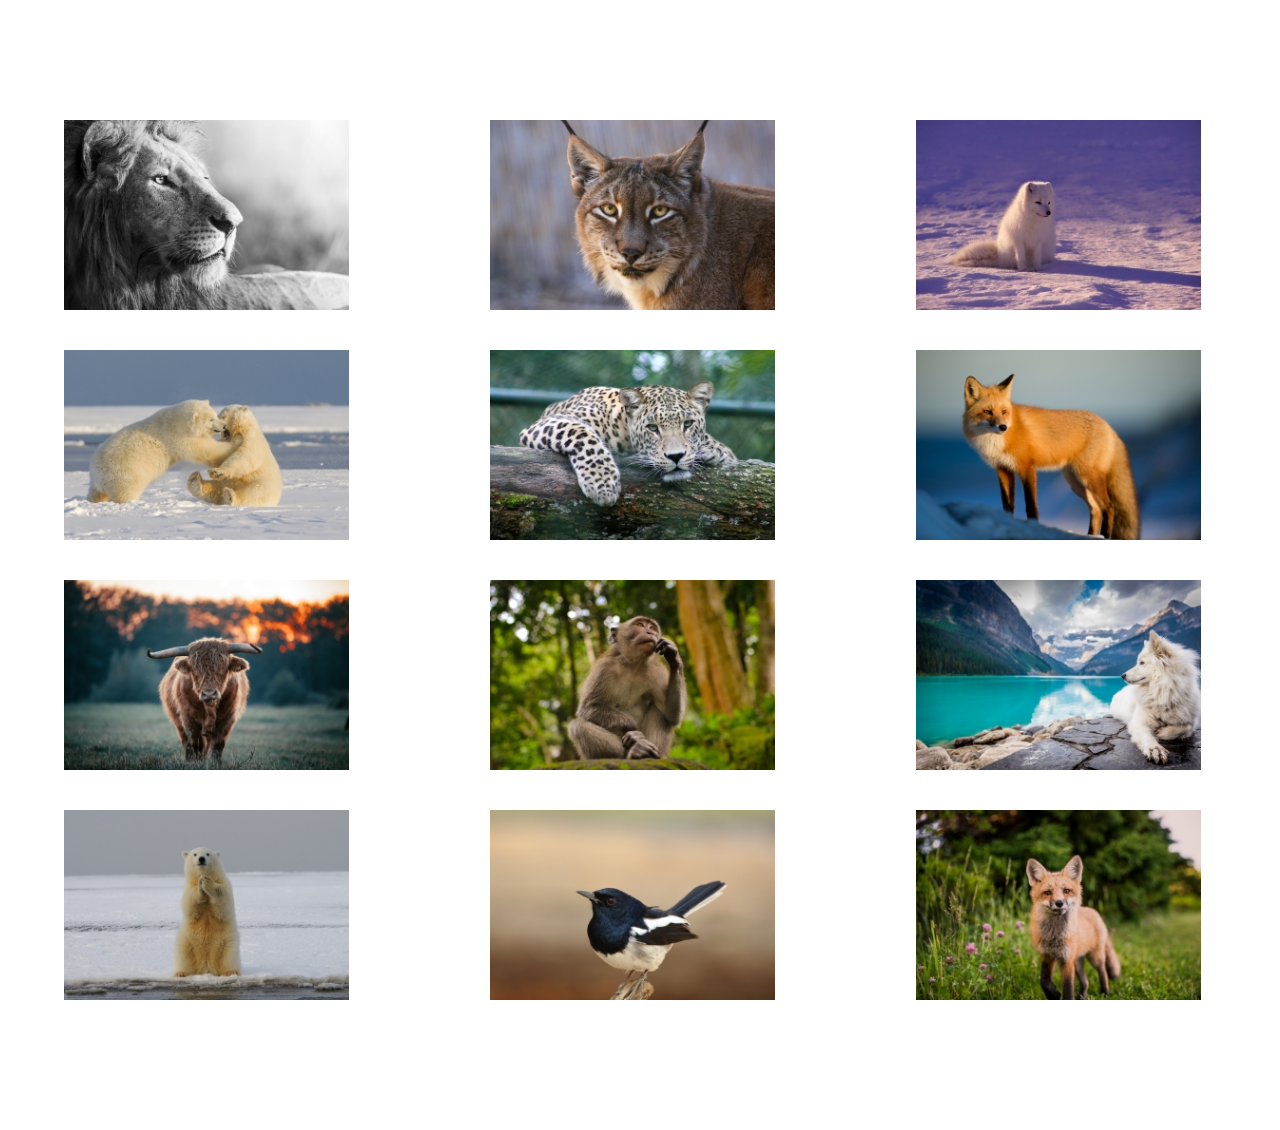
==== index.html @ 9e679f19 "fitshfhf" ====
<!DOCTYPE html>
<html lang="en">
  <head>
    <meta charset="UTF-8" />
    <title>Wildlife Sanctuary: Hd images  </title>
    <link rel="stylesheet" href="css/style.css" type="text/css" />
    <link rel="stylesheet" href="css/fontello.css" type="text/css" />

    <link rel="icon" type="image/png" sizes="32x32" href="images/favicon.ico" />

    <meta name="viewport" content="width=device-width, initial-scale=1.0" />
    <meta property="og:image" content="" />
    <meta name="description" content="" />
    <meta name="keywords" content="" />
  </head>
  <body>
    <section id="gallery">
      <section class="wrapper">
        <section class="gallery">
          <ul>
            <li><a href="#"><img src="images/image1.jpg" alt=""></a></li>
            <li><a href="#"><img src="images/image2.jpg" alt=""></a></li>
            <li><a href="#"><img src="images/image3.jpg" alt=""></a></li>
            <li><a href="#"><img src="images/image4.jpg" alt=""></a></li>
            <li><a href="#"><img src="images/image5.jpg" alt=""></a></li>
            <li><a href="#"><img src="images/image6.jpg" alt=""></a></li>
            <li><a href="#"><img src="images/image7.jpg" alt=""></a></li>
            <li><a href="#"><img src="images/image8.jpg" alt=""></a></li>
            <li><a href="#"><img src="images/image9.jpg" alt=""></a></li>
            <li><a href="#"><img src="images/image10.jpg" alt=""></a></li>
            <li><a href="#"><img src="images/image11.jpg" alt=""></a></li>
            <li><a href="#"><img src="images/image12.jpg" alt=""></a></li>
          </ul>
        </section>

      </section>
    </section>
  
  </body>
</html>
---- css/style.css ----
* {
  margin: 0;
  padding: 0;
  border: 0;
  vertical-align: baseline;
  background: transparent;
  font-weight: normal;
  text-decoration: none;
  outline: none;
  -webkit-box-sizing: border-box;
  -moz-box-sizing: border-box;
  box-sizing: border-box;
}
ol,
ul {
  list-style: none;
}
del {
  text-decoration: line-through;
}
body {
  font-family: "", Arial, Helvetica, sans-serif;
  font-size: 17px;
  color: #000;
  overflow-x: hidden;
  min-width: 320px;
  font-weight: 500;
}
input,
textarea,
select {
  font-family: "GT-Eesti-Pro-Text-Regular", Arial, Helvetica, sans-serif;
  font-weight: 500;
}

a {
  color: #000;
}
.thumb {
  display: block;
}
.thumb img {
  display: block;
  width: 100%;
}
p {
  line-height: 1.6em;
  font-size: 16px;
  font-family: "GT-Eesti", Arial;
  font-weight: 500;
  color: #000;
}
.hidden {
  display: none;
}
br.clear {
  clear: both;
  line-height: 0;
}
.wrapper {
  width: 90%;
  margin: 0 auto;
  max-width: 1200px;
}
.flex-wrapper {
  display: flex;
  justify-content: space-between;
}
@font-face {
  font-family: "GT-Eesti-Pro-Text-Light";
  src: url("../fonts/GT-Eesti-Pro-Text-Light.woff2") format("woff2");
  src: url("../fonts/GT-Eesti-Pro-Text-Light.woff") format("woff"),
    url("../fonts/GT-Eesti-Pro-Text-Light.ttf") format("truetype");
  font-weight: 400;
  font-style: normal;
}

@font-face {
  font-family: "GT-Eesti-Pro-Text-Regular";
  src: url("../fonts/GT-Eesti-Pro-Text-Regular.woff2") format("woff2");
  src: url("../fonts/GT-Eesti-Pro-Text-Regular.woff") format("woff"),
    url("../fonts/GT-Eesti-Pro-Text-Regular.ttf") format("truetype");
  font-weight: 500;
  font-style: normal;
}

@font-face {
  font-family: "GT-Eesti-Pro-Text-Medium";
  src: url("../fonts/GT-Eesti-Pro-Text-Medium.woff2") format("woff2");
  src: url("../fonts/GT-Eesti-Pro-Text-Medium.woff") format("woff"),
    url("../fonts/GT-Eesti-Pro-Text-Medium.ttf") format("truetype");
  font-weight: 600;
  font-style: normal;
}

@font-face {
  font-family: "GT-Eesti-Pro-Text-Bold";
  src: url("../fonts/GT-Eesti-Pro-Text-Bold.woff2") format("woff2");
  src: url("../fonts/GT-Eesti-Pro-Text-Bold.woff") format("woff"),
    url("../fonts/GT-Eesti-Pro-Text-Bold.ttf") format("truetype");
  font-weight: 700;
  font-style: normal;
}
::placeholder {
  color: #9b9b9b;
  opacity: 1;
}

:-ms-input-placeholder {
  color: #9b9b9b;
}

::-ms-input-placeholder {
  color: #9b9b9b;
}
section#gallery {
  padding: 120px 0;
}
section#gallery ul {
  display: flex;
  justify-content: space-between;
  flex-wrap: wrap;
  margin-bottom: -30px;
}
section#gallery ul li {
  width: 21%;
  margin-bottom: 30px;

  width: 300px;
  height: 200px;
  
}
section#gallery ul li:hover{
  

  transition-duration: ease-in-out 2s;
  animation: bouncIn 2s;
  animation-delay: 100ms;
  animation-iteration-count: infinite;
  /* animation-direction: alternate; */
  animation-fill-mode: backwards;
  animation-play-state: running;
  

}
@keyframes bouncIn{
  0%{
    transform: scale(0.5);
    opacity: 0;
  }
  60%{
    transform: scale(2);

  }
  100%{
    transform: scale(1.5);
  }

}

section#gallery ul li a {
  display: block;
  width: 300px;
}
section#gallery ul li a img {
  width: 95%;
  display: block;
}
---- css/fontello.css ----
@font-face {
  font-family: 'fontello';
  src: url('../fonts/fontello/fontello.eot?27470545');
  src: url('../fonts/fontello/fontello.eot?27470545#iefix') format('embedded-opentype'),
       url('../fonts/fontello/fontello.woff2?27470545') format('woff2'),
       url('../fonts/fontello/fontello.woff?27470545') format('woff'),
       url('../fonts/fontello/fontello.ttf?27470545') format('truetype'),
       url('../fonts/fontello/fontello.svg?27470545#fontello') format('svg');
  font-weight: normal;
  font-style: normal;
}
/* Chrome hack: SVG is rendered more smooth in Windozze. 100% magic, uncomment if you need it. */
/* Note, that will break hinting! In other OS-es font will be not as sharp as it could be */
/*
@media screen and (-webkit-min-device-pixel-ratio:0) {
  @font-face {
    font-family: 'fontello';
    src: url('../font/fontello.svg?27470545#fontello') format('svg');
  }
}
*/
 
 [class^="icon-"]:before, [class*=" icon-"]:before {
  font-family: "fontello";
  font-style: normal;
  font-weight: normal;
  speak: none;
 
  display: inline-block;
  text-decoration: inherit;
  width: 1em;
  margin-right: .2em;
  text-align: center;
  /* opacity: .8; */
 
  /* For safety - reset parent styles, that can break glyph codes*/
  font-variant: normal;
  text-transform: none;
 
  /* fix buttons height, for twitter bootstrap */
  line-height: 1em;
 
  /* Animation center compensation - margins should be symmetric */
  /* remove if not needed */
  margin-left: .2em;
 
  /* you can be more comfortable with increased icons size */
  /* font-size: 120%; */
 
  /* Font smoothing. That was taken from TWBS */
  -webkit-font-smoothing: antialiased;
  -moz-osx-font-smoothing: grayscale;
 
  /* Uncomment for 3D effect */
  /* text-shadow: 1px 1px 1px rgba(127, 127, 127, 0.3); */
}
 
.icon-ok:before { content: '\e800'; } /* '' */
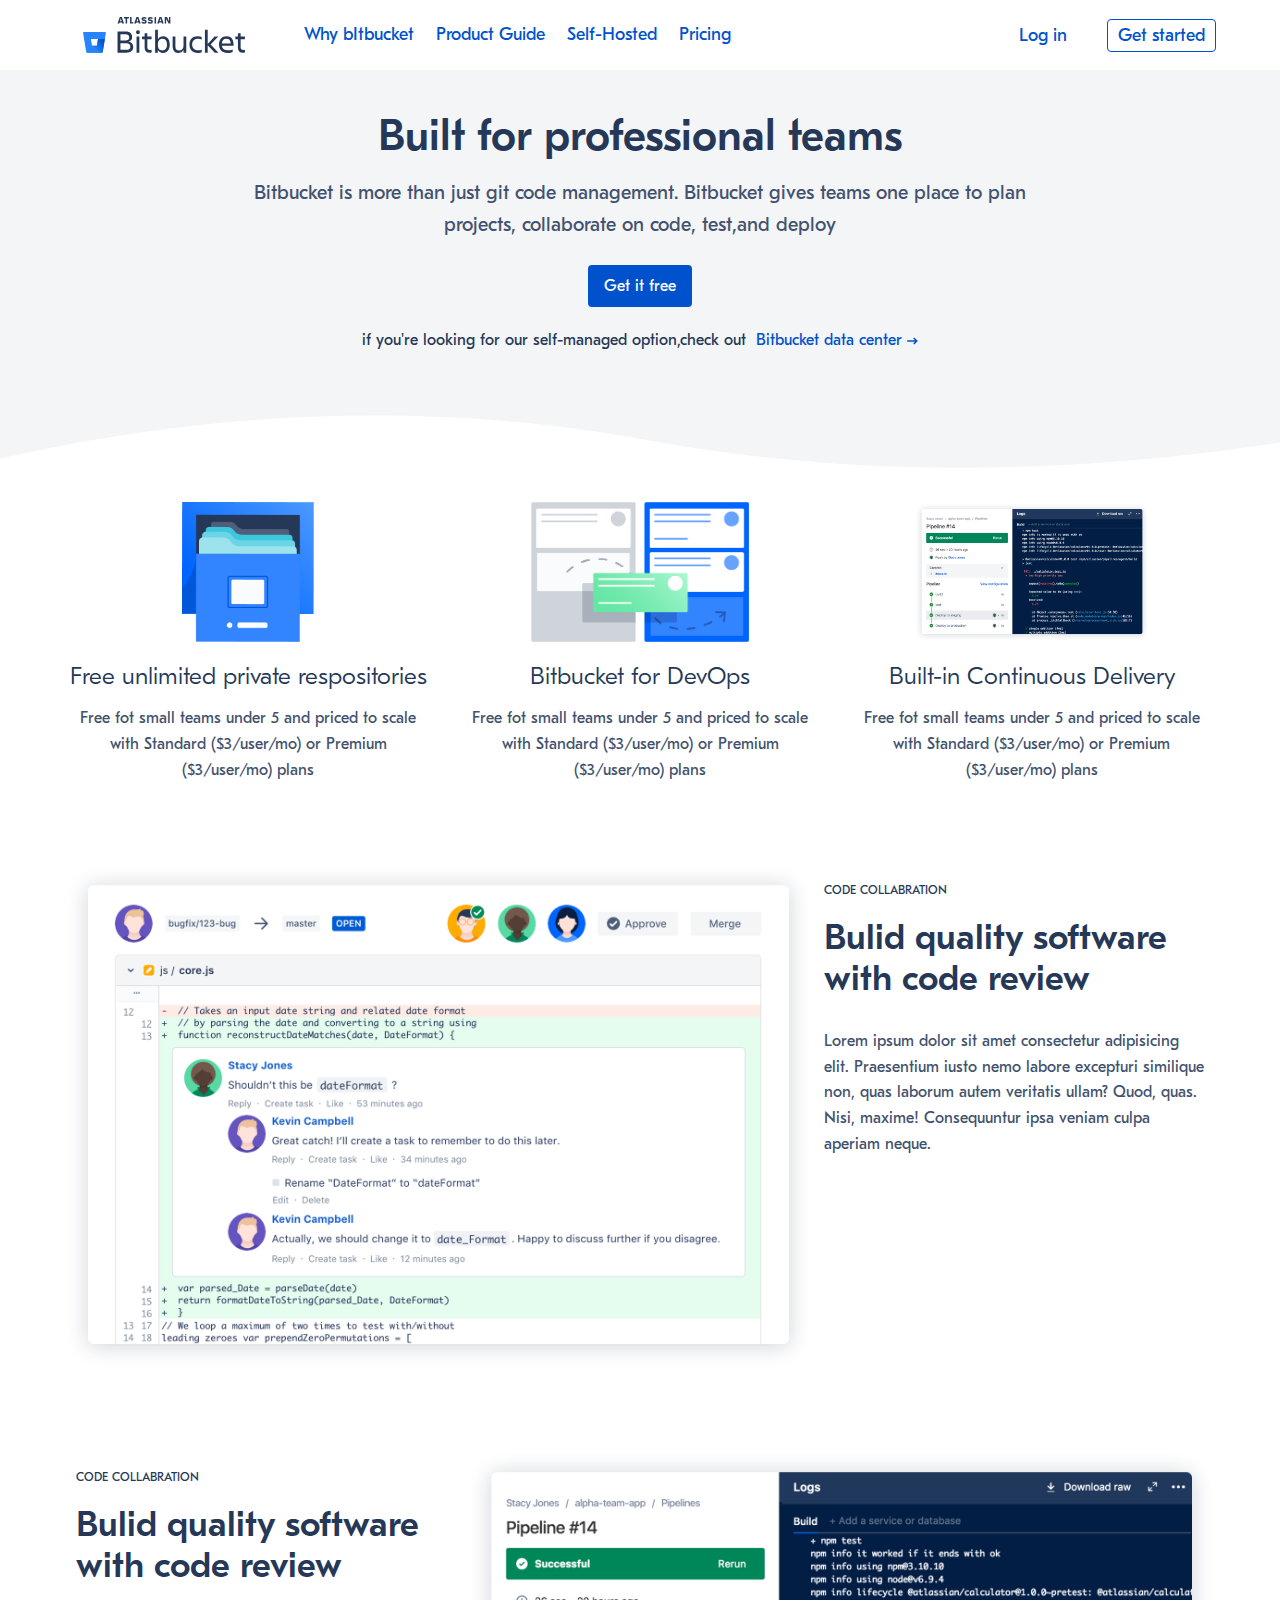
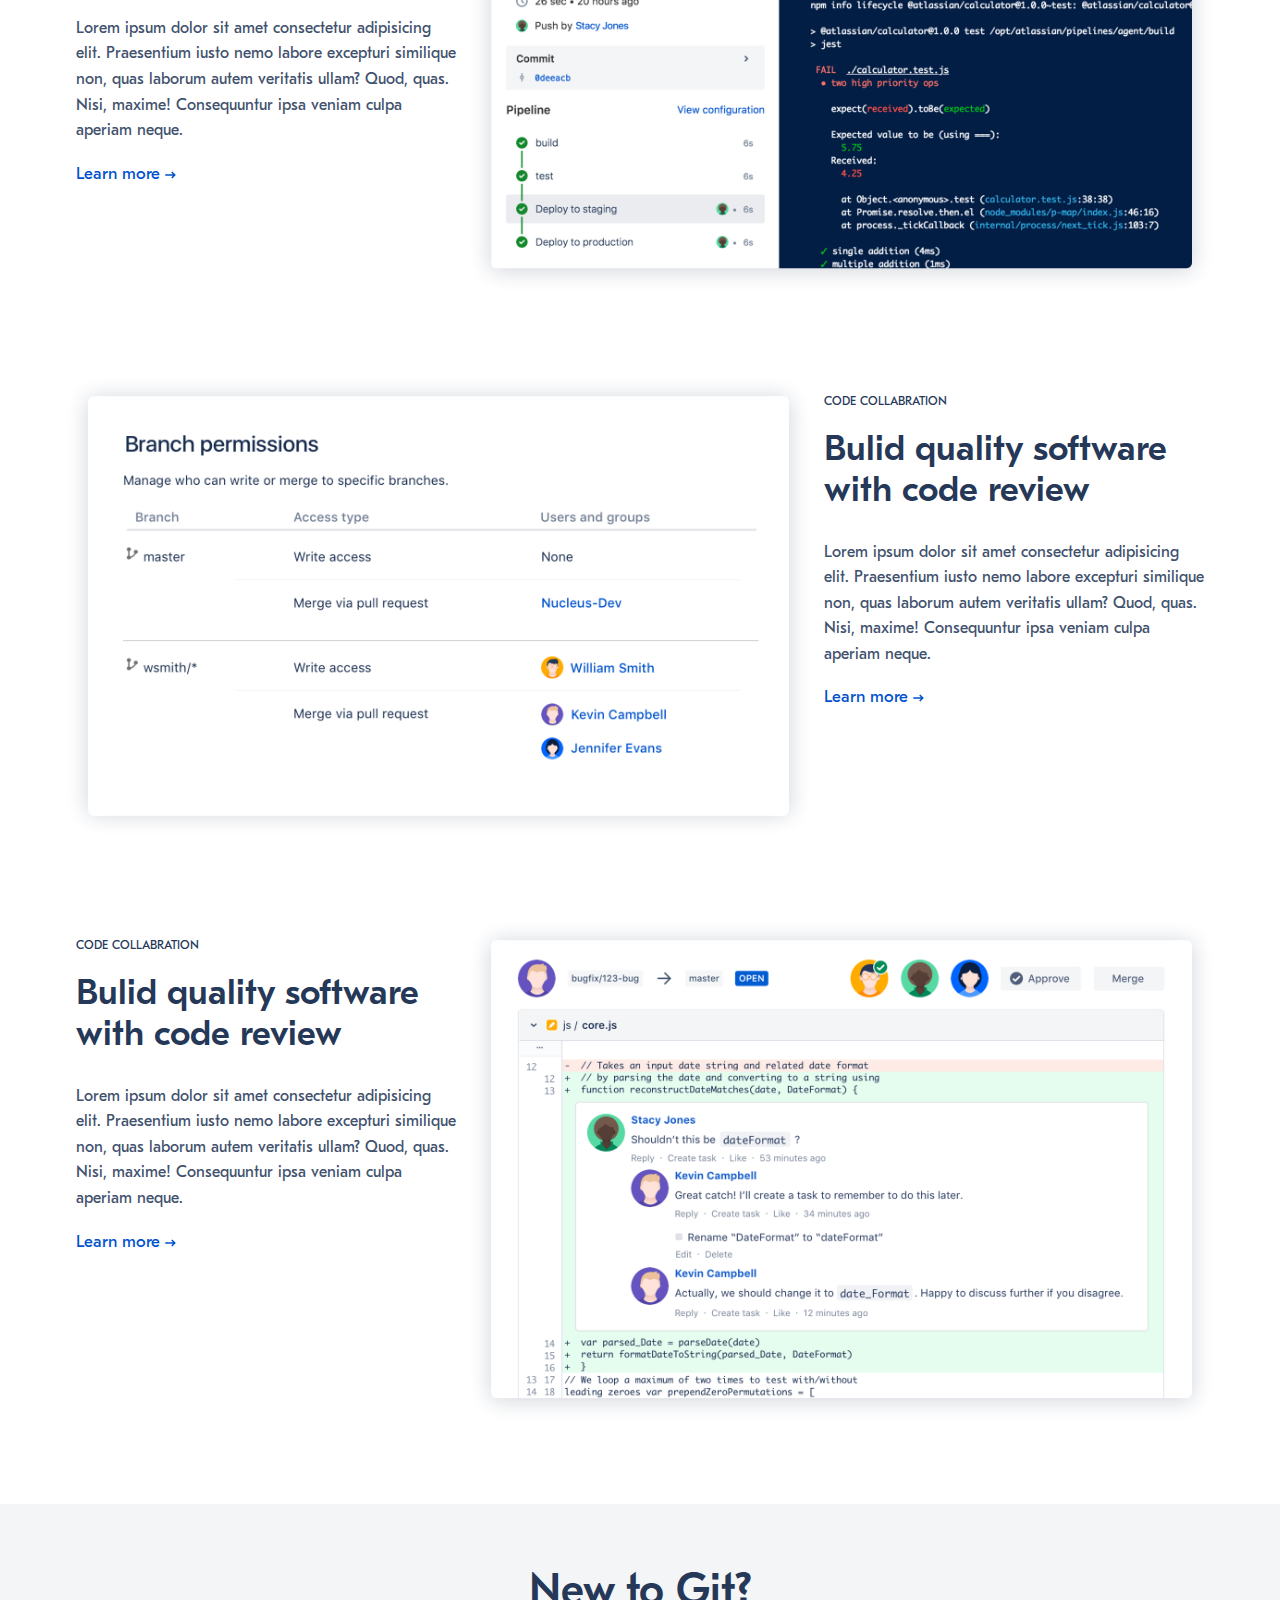
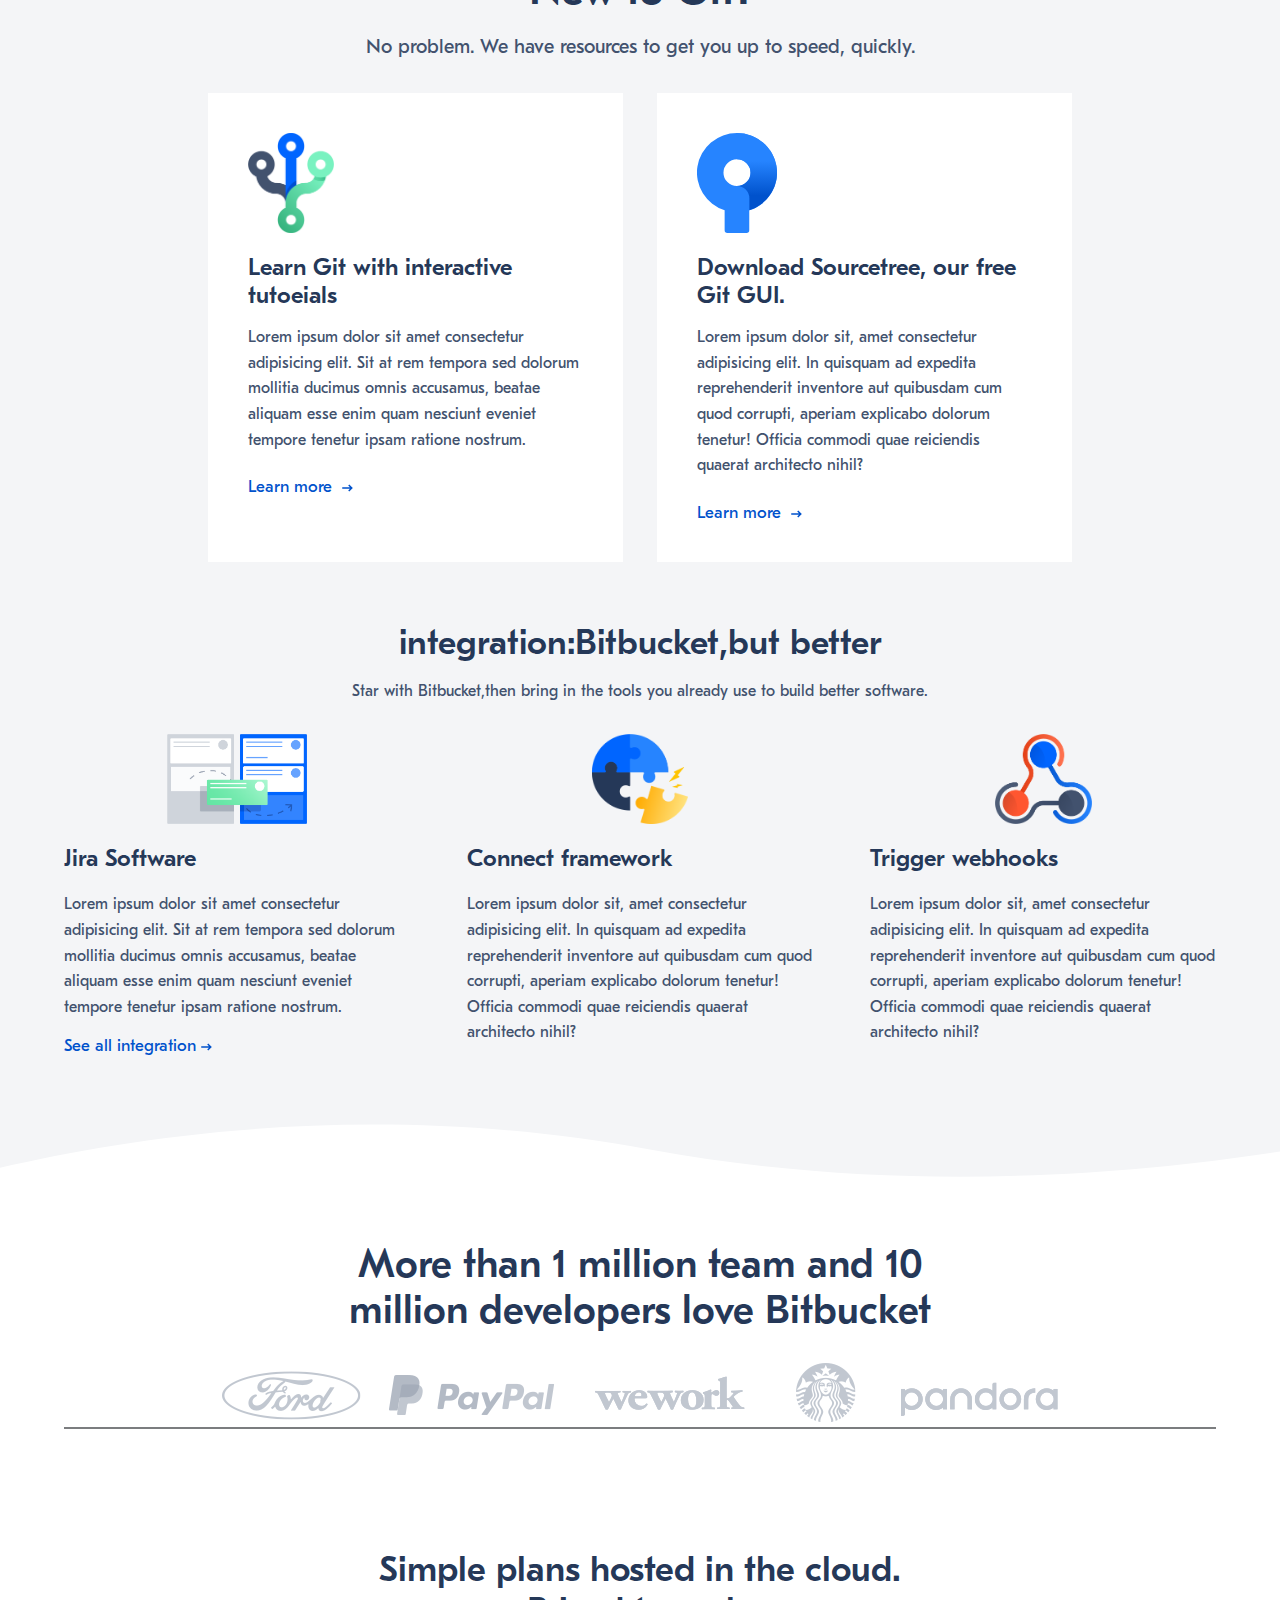
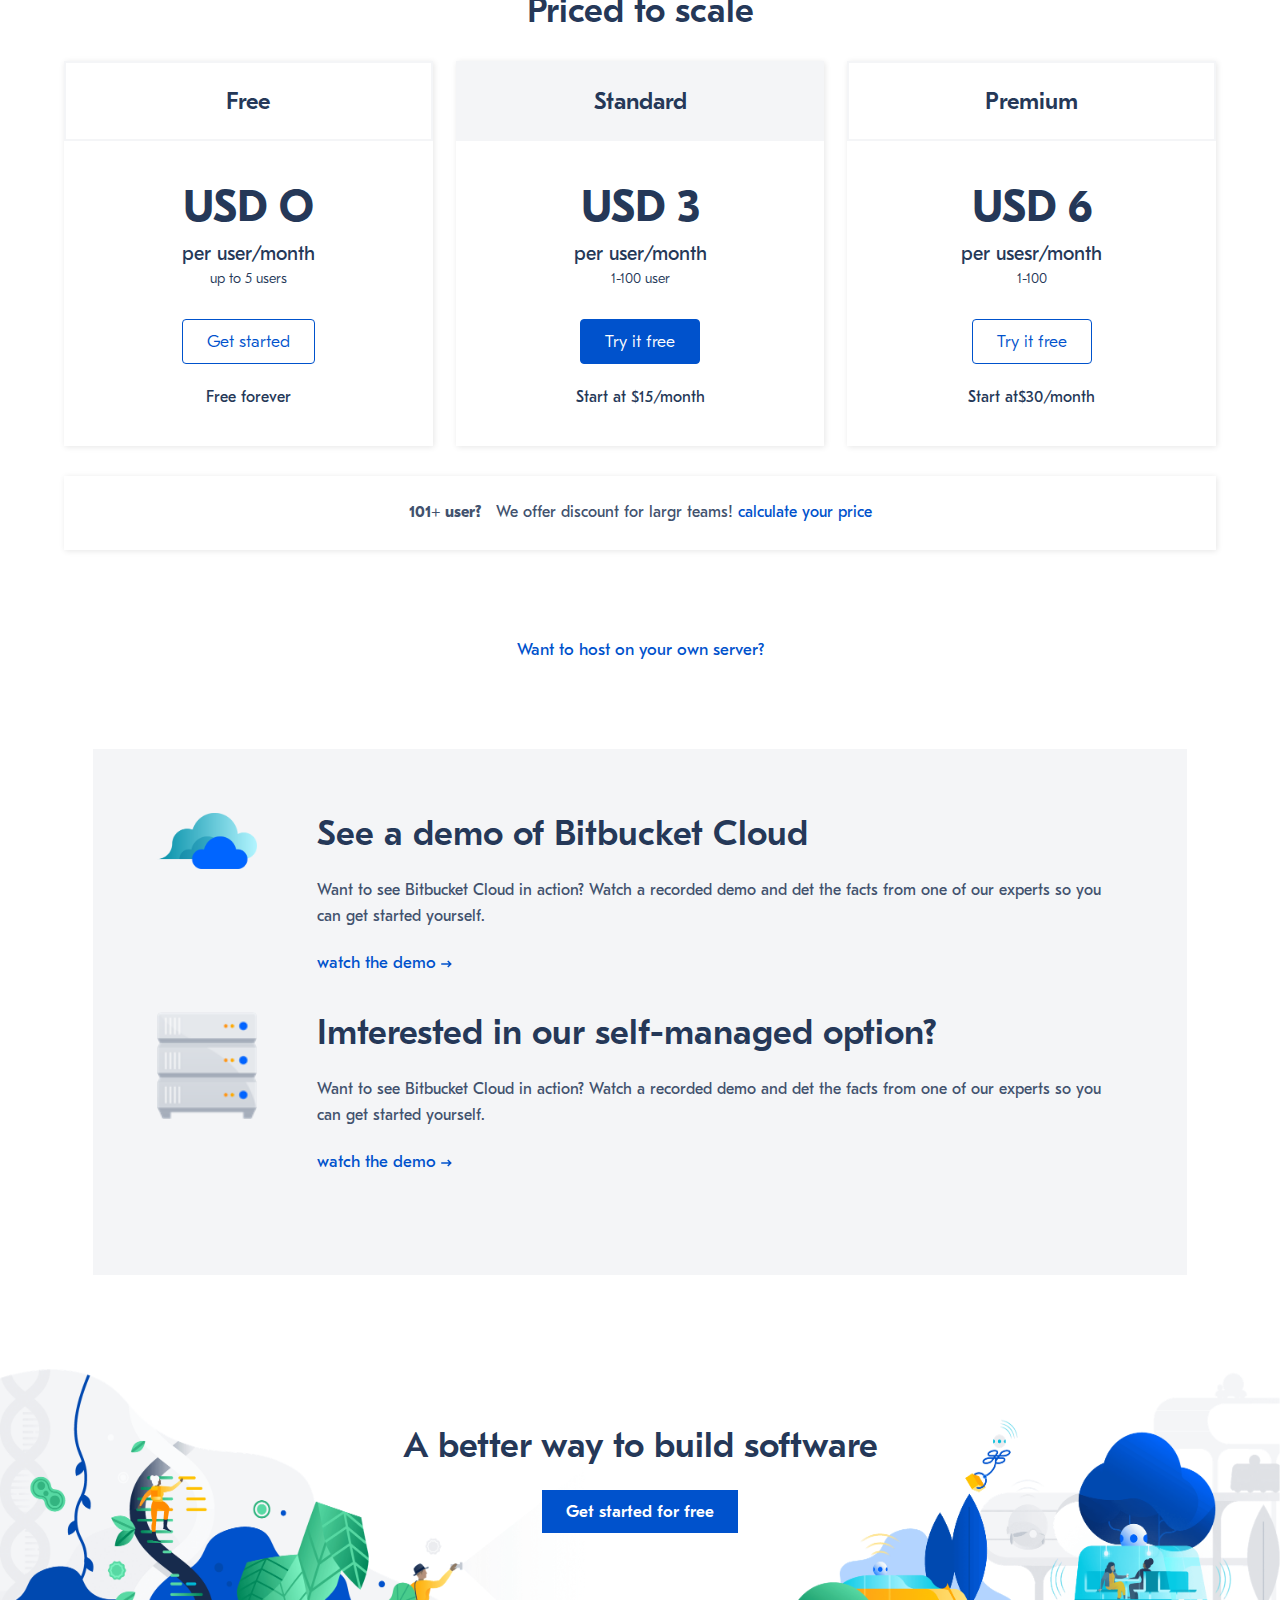
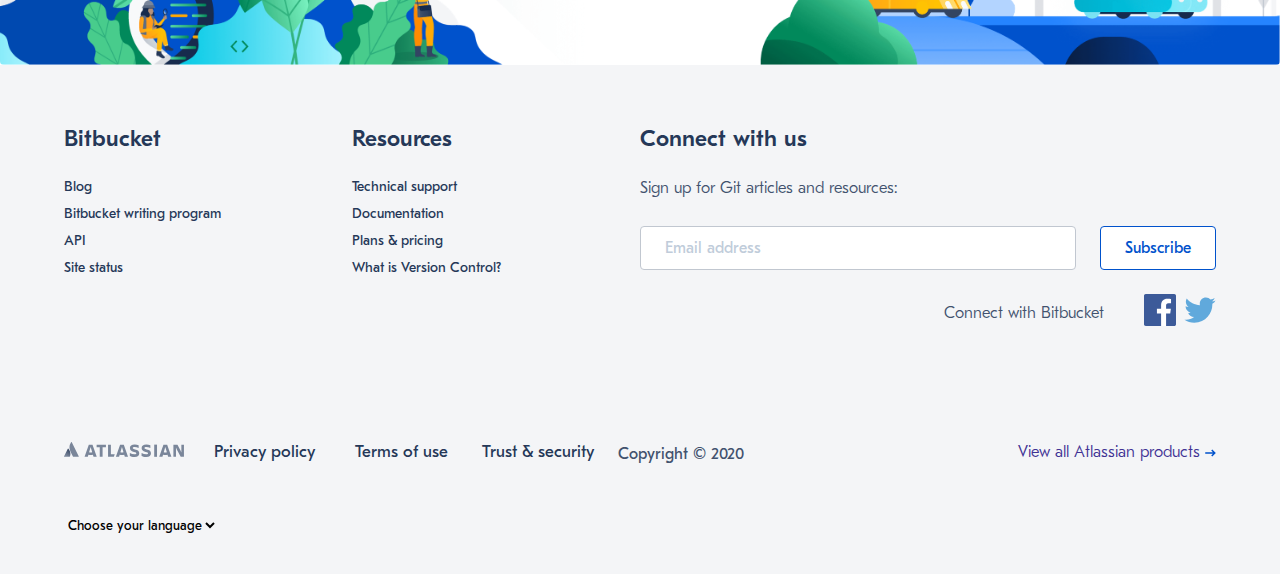
==== commit 6a0b8af6: "push" ====
--- a/index.html
+++ b/index.html
@@ -2,11 +2,10 @@
 <html lang="en">
   <head>
     <meta charset="UTF-8" />
-    <title>Wildlife Sanctuary: Hd images  </title>
+    <title>Bitbucket | The Git solution for professional teams</title>
     <link rel="stylesheet" href="css/style.css" type="text/css" />
-    <link rel="stylesheet" href="css/fontello.css" type="text/css" />
-
-    <link rel="icon" type="image/png" sizes="32x32" href="images/favicon.ico" />
+
+    <link rel="icon" type="image/png" sizes="32x32" href="images/favicon.png" />
 
     <meta name="viewport" content="width=device-width, initial-scale=1.0" />
     <meta property="og:image" content="" />
@@ -14,27 +13,440 @@
     <meta name="keywords" content="" />
   </head>
   <body>
-    <section id="gallery">
-      <section class="wrapper">
-        <section class="gallery">
+    <header>
+      <section class="wrapper">
+        <div class="left">
+          <h1>
+            <a href=""><img src="images/logo.svg" alt="logo.svg" /></a>
+          </h1>
           <ul>
-            <li><a href="#"><img src="images/image1.jpg" alt=""></a></li>
-            <li><a href="#"><img src="images/image2.jpg" alt=""></a></li>
-            <li><a href="#"><img src="images/image3.jpg" alt=""></a></li>
-            <li><a href="#"><img src="images/image4.jpg" alt=""></a></li>
-            <li><a href="#"><img src="images/image5.jpg" alt=""></a></li>
-            <li><a href="#"><img src="images/image6.jpg" alt=""></a></li>
-            <li><a href="#"><img src="images/image7.jpg" alt=""></a></li>
-            <li><a href="#"><img src="images/image8.jpg" alt=""></a></li>
-            <li><a href="#"><img src="images/image9.jpg" alt=""></a></li>
-            <li><a href="#"><img src="images/image10.jpg" alt=""></a></li>
-            <li><a href="#"><img src="images/image11.jpg" alt=""></a></li>
-            <li><a href="#"><img src="images/image12.jpg" alt=""></a></li>
+            <li><a href="#">Why bItbucket</a></li>
+            <li><a href="#">Product Guide</a></li>
+            <li><a href="#">Self-Hosted</a></li>
+            <li><a href="#">Pricing</a></li>
           </ul>
-        </section>
-
-      </section>
-    </section>
-  
+        </div>
+        <div class="right">
+          <ul>
+            <li><a href="#">Log in</a></li>
+            <li><a href="#" class="button">Get started</a></li>
+          </ul>
+        </div>
+      </section>
+    </header>
+    <!-- </header> -->
+    <section class="spotlight">
+      <section class="wrapper">
+        <section class="container">
+          <h1>Built for professional teams</h1>
+          <p>
+            Bitbucket is more than just git code management. Bitbucket gives
+            teams one place to plan projects, collaborate on code, test,and
+            deploy
+          </p>
+          <a href="#" class="button">Get it free</a>
+          <span class="label">
+            if you're looking for our self-managed option,check out<a href="#"
+              >Bitbucket data center
+
+              <img src="images/right-arrow.svg" alt="right-arrow"
+            /></a>
+          </span>
+        </section>
+      </section>
+    </section>
+    <!-- </spotlight> -->
+    <section id="features">
+      <img src="images/curve.svg" alt="" class="curve" />
+      <section class="wrapper">
+        <ul>
+          <li>
+            <img src="images/file.png" alt="" />
+            <h3>Free unlimited private respositories</h3>
+            <p>
+              Free fot small teams under 5 and priced to scale with Standard
+              ($3/user/mo) or Premium ($3/user/mo) plans
+            </p>
+          </li>
+          <li>
+            <img src="images/integration.png" alt="" />
+            <h3>Bitbucket for DevOps</h3>
+            <p>
+              Free fot small teams under 5 and priced to scale with Standard
+              ($3/user/mo) or Premium ($3/user/mo) plans
+            </p>
+          </li>
+          <li>
+            <img src="images/02_ContinuousDelivery.png" alt="" />
+            <h3>Built-in Continuous Delivery</h3>
+            <p>
+              Free fot small teams under 5 and priced to scale with Standard
+              ($3/user/mo) or Premium ($3/user/mo) plans
+            </p>
+          </li>
+        </ul>
+      </section>
+    </section>
+    <!-- </feature> -->
+    <section id="highlights">
+      <section class="wrapper">
+        <section class="item">
+          <div class="image_container">
+            <img src="images/01_CodeCollaboration.png" alt="" />
+          </div>
+          <div class="content_box">
+            <span class="label">code collabration</span>
+            <h3>Bulid quality software with code review</h3>
+            <p>
+              Lorem ipsum dolor sit amet consectetur adipisicing elit.
+              Praesentium iusto nemo labore excepturi similique non, quas
+              laborum autem veritatis ullam? Quod, quas. Nisi, maxime!
+              Consequuntur ipsa veniam culpa aperiam neque.
+            </p>
+          </div>
+        </section>
+
+        <section class="item">
+          <div class="content_box">
+            <span class="label">code collabration</span>
+            <h3>Bulid quality software with code review</h3>
+            <p>
+              Lorem ipsum dolor sit amet consectetur adipisicing elit.
+              Praesentium iusto nemo labore excepturi similique non, quas
+              laborum autem veritatis ullam? Quod, quas. Nisi, maxime!
+              Consequuntur ipsa veniam culpa aperiam neque.
+            </p>
+            <a class="button" href="#"
+              >Learn more <img src="images/right-arrow.svg" alt="" />
+            </a>
+          </div>
+          <div class="image_container">
+            <img src="images/02_ContinuousDelivery.png" alt="" />
+          </div>
+        </section>
+
+        <section class="item">
+          <div class="image_container">
+            <img src="images/03_Security.png" alt="" />
+          </div>
+          <div class="content_box">
+            <span class="label">code collabration</span>
+            <h3>Bulid quality software with code review</h3>
+            <p>
+              Lorem ipsum dolor sit amet consectetur adipisicing elit.
+              Praesentium iusto nemo labore excepturi similique non, quas
+              laborum autem veritatis ullam? Quod, quas. Nisi, maxime!
+              Consequuntur ipsa veniam culpa aperiam neque.
+            </p>
+            <a class="button" href="#"
+              >Learn more <img src="images/right-arrow.svg" alt="" />
+            </a>
+          </div>
+        </section>
+
+        <section class="item">
+          <div class="content_box">
+            <span class="label">code collabration</span>
+            <h3>Bulid quality software with code review</h3>
+            <p>
+              Lorem ipsum dolor sit amet consectetur adipisicing elit.
+              Praesentium iusto nemo labore excepturi similique non, quas
+              laborum autem veritatis ullam? Quod, quas. Nisi, maxime!
+              Consequuntur ipsa veniam culpa aperiam neque.
+            </p>
+            <a class="button" href="#"
+              >Learn more <img src="images/right-arrow.svg" alt="" />
+            </a>
+          </div>
+          <div class="image_container">
+            <img src="images/01_CodeCollaboration.png" alt="" />
+          </div>
+        </section>
+      </section>
+    </section>
+    <!-- </highlight> -->
+
+    <section id="resoureces">
+      <section class="wrapper">
+        <section class="top">
+          <h2>New to Git?</h2>
+          <p>No problem. We have resources to get you up to speed, quickly.</p>
+          <ul>
+            <li>
+              <img src="images/git.png" alt="" class="top" />
+              <h3>Learn Git with interactive tutoeials</h3>
+              <p>
+                Lorem ipsum dolor sit amet consectetur adipisicing elit. Sit at
+                rem tempora sed dolorum mollitia ducimus omnis accusamus, beatae
+                aliquam esse enim quam nesciunt eveniet tempore tenetur ipsam
+                ratione nostrum.
+              </p>
+              <a href="" class="button"
+                >Learn more <img src="images/right-arrow.svg" alt=""
+              /></a>
+            </li>
+            <li>
+              <img src="images/sourcetree.svg" alt="" class="top" />
+              <h3>Download Sourcetree, our free Git GUI.</h3>
+              <p>
+                Lorem ipsum dolor sit, amet consectetur adipisicing elit. In
+                quisquam ad expedita reprehenderit inventore aut quibusdam cum
+                quod corrupti, aperiam explicabo dolorum tenetur! Officia
+                commodi quae reiciendis quaerat architecto nihil?
+              </p>
+              <a href="" class="button"
+                >Learn more <img src="images/right-arrow.svg" alt=""
+              /></a>
+            </li> 
+          </ul>
+        </section>
+        <section class="bottom">
+          <h2>integration:Bitbucket,but better</h2>
+          <p>
+            Star with Bitbucket,then bring in the tools you already use to build
+            better software.
+          </p>
+          <ul>
+            <li>
+              <img class="top" src="images/integration.png" alt="" />
+              <h3>Jira Software</h3>
+              <p>
+                Lorem ipsum dolor sit amet consectetur adipisicing elit. Sit at
+                rem tempora sed dolorum mollitia ducimus omnis accusamus, beatae
+                aliquam esse enim quam nesciunt eveniet tempore tenetur ipsam
+                ratione nostrum.
+              </p>
+              <a href="" class="button"
+                >See all integration <img src="images/right-arrow.svg" alt=""
+              /></a>
+            </li>
+            <li>
+              <img class="top" src="images/integration-puzzle.png" alt="" />
+              <h3>Connect framework</h3>
+              <p>
+                Lorem ipsum dolor sit, amet consectetur adipisicing elit. In
+                quisquam ad expedita reprehenderit inventore aut quibusdam cum
+                quod corrupti, aperiam explicabo dolorum tenetur! Officia
+                commodi quae reiciendis quaerat architecto nihil?
+              </p>
+            </li>
+            <li>
+              <img class="top" src="images/webhooks.png" alt="" />
+              <h3>Trigger webhooks</h3>
+              <p>
+                Lorem ipsum dolor sit, amet consectetur adipisicing elit. In
+                quisquam ad expedita reprehenderit inventore aut quibusdam cum
+                quod corrupti, aperiam explicabo dolorum tenetur! Officia
+                commodi quae reiciendis quaerat architecto nihil?
+              </p>
+            </li>
+          </ul>
+        </section>
+      </section>
+    </section>
+    <!-- </resources> -->
+
+    <section class="brands">
+      <img src="images/curve.svg" alt="" class="curve" />
+      <section class="wrapper">
+        <section class="container">
+          <h3>
+            More than 1 million team and 10 million developers love Bitbucket
+          </h3>
+          <img src="images/customers-image.png" alt="" />
+        </section>
+      </section>
+    </section>
+    <!-- </brand> -->
+
+    <section class="pricing">
+      <section class="wrapper">
+        <section class="top">
+          <h3>Simple plans hosted in the cloud. Priced to scale</h3>
+          <ul>
+            <li>
+              <div class="title">
+                <h5>Free</h5>
+              </div>
+              <div class="content">
+                <h4>USD O</h4>
+                <span class="user">per user/month </span>
+                <small>up to 5 users</small>
+                <a href="" class="button">Get started</a>
+                <span class="label">Free forever</span>
+              </div>
+            </li>
+
+            <li>
+              <div class="title bg">
+                <h5>Standard</h5>
+              </div>
+              <div class="content">
+                <h4>USD 3</h4>
+                <span class="user">per user/month</span>
+                <small>1-100 user</small>
+                <a href="" class="button_fill">Try it free</a>
+                <span class="label">Start at $15/month</span>
+              </div>
+            </li>
+
+            <li>
+              <div class="title">
+                <h5>Premium</h5>
+              </div>
+              <div class="content">
+                <h4>USD 6</h4>
+                <span class="user">per usesr/month</span>
+                <small>1-100</small>
+                <a href="" class="button"> Try it free</a>
+                <span class="label">Start at$30/month</span>
+              </div>
+            </li>
+          </ul>
+          <div class="bottom">
+            <p>
+              <b>101+ user?</b>We offer discount for largr teams!
+              <a href="" #>calculate your price</a>
+            </p>
+          </div>
+        </section>
+        <section class="bottom">
+          <a href="#" class="label">Want to host on your own server?</a>
+          <div class="content">
+            <div class="item">
+              <div class="left">
+                <img src="images/cloud.png" alt="" />
+              </div>
+              <div class="right">
+                <h3>See a demo of Bitbucket Cloud</h3>
+                <p>
+                  Want to see Bitbucket Cloud in action? Watch a recorded demo
+                  and det the facts from one of our experts so you can get
+                  started yourself.
+                </p>
+                <a href="" class="button"
+                  >watch the demo <img src="images/right-arrow.svg" alt=""
+                /></a>
+              </div>
+            </div>
+            <div class="item">
+              <div class="left">
+                <img src="images/server-cluster.png" alt="" />
+              </div>
+              <div class="right">
+                <h3>Imterested in our self-managed option?</h3>
+                <p>
+                  Want to see Bitbucket Cloud in action? Watch a recorded demo
+                  and det the facts from one of our experts so you can get
+                  started yourself.
+                </p>
+                <a href="" class="button"
+                  >watch the demo <img src="images/right-arrow.svg" alt=""
+                /></a>
+              </div>
+            </div>
+          </div>
+        </section>
+      </section>
+    </section>
+    <!-- </pricing> -->
+    <section id="banner">
+      <section class="wrapper">
+        <h3>A better way to build software</h3>
+        <a href="" class="button">Get started for free</a>
+      </section>
+    </section>
+    <!-- <#banner> -->
+    <footer>
+      <section class="wrapper">
+        <section class="top">
+          <div class="item">
+            <h3>Bitbucket</h3>
+            <ul>
+              <li><a href="">Blog</a></li>
+              <li><a href="">Bitbucket writing program</a></li>
+              <li><a href="">API</a></li>
+              <li><a href="">Site status</a></li>
+            </ul>
+          </div>
+          <div class="item">
+            <h3>Resources</h3>
+            <ul>
+              <li><a href="">Technical support</a></li>
+              <li><a href="">Documentation</a></li>
+              <li><a href="">Plans & pricing</a></li>
+              <li><a href="">What is Version Control?</a></li>
+            </ul>
+          </div>
+          <div class="item large">
+            <h3>Connect with us</h3>
+            <p>Sign up for Git articles and resources:</p>
+            <form action="">
+              <input type="email" placeholder="Email address" />
+              <input type="submit" value="Subscribe" />
+            </form>
+
+            <div class="social">
+              <p>Connect with Bitbucket</p>
+              <ul>
+                <li>
+                  <a href="">
+                    <img src="images/facebook-badge.svg" alt="">
+                  </a>
+                </li>
+                <li>
+                  <a href="">
+                    <img src="images/twitter.svg" alt="">
+                  </a>
+                </li>
+              </ul>
+              
+             
+              
+            </div>
+            
+          </div>
+        </section>
+        <section class="bottom">
+          <div class="left">
+            <div class="top">
+              <h1 class="left">
+                <a href=""
+                  ><img src="images/logos-atlassian-logo-gradient.svg" alt=""
+                /></a>
+              </h1>
+              <ul>
+             
+                  <li><a href="">Privacy policy</a></li>
+                  <li><a href="">Terms of use</a></li>
+                 <li> <a href="">Trust & security</a></li>
+                
+              </ul>
+              <p>Copyright &copy; 2020</p>
+            </div>
+            <div class="bottom">
+              <form action="" >
+                <select name="" id="" >
+                  <option  value="choose Your Language">Choose your language</option>
+                  <option  value="en">English</option>
+                  <option value="ar">Arabic</option>
+                  <option value="fr">French</option>
+                </select>
+              </form>
+            </div>
+          </div>
+          <div class="right">
+            <a href="" class="button">
+              View all Atlassian products
+              <img src="images/right-arrow.svg" alt=""
+            /></a>
+          </div>
+          
+        </section>
+      </section>
+
+      
+    </footer>
+    
   </body>
 </html>
--- a/css/style.css
+++ b/css/style.css
@@ -19,9 +19,9 @@
   text-decoration: line-through;
 }
 body {
-  font-family: "", Arial, Helvetica, sans-serif;
+  font-family: "GT-Eesti", Arial, Helvetica, sans-serif;
   font-size: 17px;
-  color: #000;
+  color: #253858;
   overflow-x: hidden;
   min-width: 320px;
   font-weight: 500;
@@ -29,12 +29,19 @@
 input,
 textarea,
 select {
-  font-family: "GT-Eesti-Pro-Text-Regular", Arial, Helvetica, sans-serif;
+  font-family: "GT-Eesti", Arial, Helvetica, sans-serif;
   font-weight: 500;
 }
 
 a {
-  color: #000;
+  color: #253858;
+}
+a:hover,
+.submit:hover {
+  filter: alpha(opacity = 85);
+  -moz-opacity: 0.85;
+  -khtml-opacity: 0.85;
+  opacity: 0.85;
 }
 .thumb {
   display: block;
@@ -48,7 +55,7 @@
   font-size: 16px;
   font-family: "GT-Eesti", Arial;
   font-weight: 500;
-  color: #000;
+  color: #42526e;
 }
 .hidden {
   display: none;
@@ -62,12 +69,9 @@
   margin: 0 auto;
   max-width: 1200px;
 }
-.flex-wrapper {
-  display: flex;
-  justify-content: space-between;
-}
+
 @font-face {
-  font-family: "GT-Eesti-Pro-Text-Light";
+  font-family: "GT-Eesti";
   src: url("../fonts/GT-Eesti-Pro-Text-Light.woff2") format("woff2");
   src: url("../fonts/GT-Eesti-Pro-Text-Light.woff") format("woff"),
     url("../fonts/GT-Eesti-Pro-Text-Light.ttf") format("truetype");
@@ -76,7 +80,7 @@
 }
 
 @font-face {
-  font-family: "GT-Eesti-Pro-Text-Regular";
+  font-family: "GT-Eesti";
   src: url("../fonts/GT-Eesti-Pro-Text-Regular.woff2") format("woff2");
   src: url("../fonts/GT-Eesti-Pro-Text-Regular.woff") format("woff"),
     url("../fonts/GT-Eesti-Pro-Text-Regular.ttf") format("truetype");
@@ -85,7 +89,7 @@
 }
 
 @font-face {
-  font-family: "GT-Eesti-Pro-Text-Medium";
+  font-family: "GT-Eesti";
   src: url("../fonts/GT-Eesti-Pro-Text-Medium.woff2") format("woff2");
   src: url("../fonts/GT-Eesti-Pro-Text-Medium.woff") format("woff"),
     url("../fonts/GT-Eesti-Pro-Text-Medium.ttf") format("truetype");
@@ -94,7 +98,7 @@
 }
 
 @font-face {
-  font-family: "GT-Eesti-Pro-Text-Bold";
+  font-family: "GT-Eesti";
   src: url("../fonts/GT-Eesti-Pro-Text-Bold.woff2") format("woff2");
   src: url("../fonts/GT-Eesti-Pro-Text-Bold.woff") format("woff"),
     url("../fonts/GT-Eesti-Pro-Text-Bold.ttf") format("truetype");
@@ -102,67 +106,1018 @@
   font-style: normal;
 }
 ::placeholder {
-  color: #9b9b9b;
+  color: #c0ccda;
   opacity: 1;
 }
 
 :-ms-input-placeholder {
-  color: #9b9b9b;
+  color: #c0ccda;
 }
 
 ::-ms-input-placeholder {
-  color: #9b9b9b;
-}
-section#gallery {
-  padding: 120px 0;
-}
-section#gallery ul {
+  color: #c0ccda;
+}
+
+header {
+  height: 70px;
+  background: #fff;
+}
+
+header .wrapper {
   display: flex;
   justify-content: space-between;
-  flex-wrap: wrap;
-  margin-bottom: -30px;
-}
-section#gallery ul li {
-  width: 21%;
+  align-items: center;
+  height: 100%;
+}
+
+header .wrapper .left {
+  display: flex;
+  justify-content: flex-start;
+  align-items: center;
+}
+
+header .wrapper .left h1 {
+  margin-right: 40px;
+  width: 200px;
+}
+
+header .wrapper .left h1 a {
+  display: block;
+}
+
+header .wrapper .left h1 a img {
+  display: block;
+  width: 100%;
+}
+
+header .wrapper .left ul {
+  display: flex;
+  align-items:center ;
+}
+
+header .wrapper .left ul li {
+  margin-right: 30px;
+}
+header .wrapper .left ul li:last-child {
+  margin-right: 0px;
+}
+
+header .wrapper .left ul li a {
+  font-size: 18px;
+  color: #0052cc;
+  font-weight: 500;
+  display: inline-block;
+}
+
+header .wrapper .right {
+}
+
+header .wrapper .right ul {
+  align-items: center;
+  display: flex;
+}
+
+header .wrapper .right ul li {
+  margin-right: 30px;
+}
+header .wrapper .right ul li:last-child {
+  margin-right: 0;
+}
+
+header .wrapper .right ul li a {
+  font-size: 18px;
+  color: #0052cc;
+  font-weight: 500;
+  display: inline-block;
+  padding: 5px 10px;
+}
+header .wrapper .right ul li a.button {
+  border: 1px solid #0052cc;
+  border-radius: 4px;
+}
+
+section.spotlight {
+  background: #f4f5f7;
+  padding: 40px 0;
+}
+
+section.spotlight section.wrapper {
+}
+
+section.spotlight section.wrapper section.container {
+  width: 70%;
+  margin: 0 auto;
+  text-align: center;
+}
+
+section.spotlight section.wrapper section.container h1 {
+  font-size: 44px;
+  font-weight: 600;
+  margin-bottom: 16px;
+}
+
+section.spotlight section.wrapper section.container p {
+  font-size: 20px;
+  margin-bottom: 24px;
+  font-weight: 500;
+}
+
+section.spotlight section.wrapper section.container a.button {
+  font-weight: 500;
+  font-size: 16px;
+  display: inline-block;
+  margin-bottom: 24px;
+  padding: 12px 16px;
+  background: #0052cc;
+  color: #fff;
+  border-radius: 4px;
+}
+
+section.spotlight section.wrapper section.container span.label {
+  font-size: 16px;
+  display: block;
+  font-weight: 500;
+  margin-bottom: 24px;
+}
+
+section.spotlight section.wrapper section.container span.label a {
+  display: inline-block;
+  color: #0052cc;
+  font-weight: 500;
+  margin-left: 10px;
+}
+
+section.spotlight section.wrapper section.container span.label a img {
+  display: inline-block;
+  font-size: 16px;
+}
+img.spotlight {
+  display: block;
+  width: 100%;
+}
+section#features {
+}
+
+section#features img.curve {
+  display: block;
+  width: 100%;
+  transform: rotate(-180deg);
+  margin-top: -1px;
+}
+
+section#features section.wrapper {
+}
+
+section#features section.wrapper ul {
+  display: flex;
+  justify-content: space-between;
+  margin-top: 30px;
+}
+
+section#features section.wrapper ul li {
+  width: 32%;
+  text-align: center;
+}
+
+
+
+section#features section.wrapper ul li img {
+  display: inline-block;
+  height: 140px;
+  margin-bottom: 16px;
+}
+
+section#features section.wrapper ul li h3 {
+  margin-bottom: 16px;
+  font-size: 24px;
+  font-weight: 600px;
+}
+
+section#features section.wrapper ul li p {
+  font-size: 16px;
+  font-weight: 500;
+}
+
+section#highlights {
+  margin-top: 80px;
+}
+
+section#highlights section.wrapper {
+}
+
+section#highlights section.wrapper section.item {
+  display: flex;
+  justify-content: space-between;
+  margin-bottom: 80px;
+}
+
+section#highlights section.wrapper section.item div.image_container {
+  width: 65%;
+}
+
+section#highlights section.wrapper section.item div.image_container img {
+  display: block;
+  width: 100%;
+}
+
+section#highlights section.wrapper section.item div.content_box {
+  width: 33%;
+  margin: 0 auto;
+  align-items: center;
+  padding-top: 20px;
+}
+
+section#highlights section.wrapper section.item div.content_box span.label {
+  font-size: 12px;
+  margin-bottom: 20px;
+  display: block;
+  text-transform: uppercase;
+  font-weight: 500;
+}
+
+section#highlights section.wrapper section.item div.content_box h3 {
+  font-size: 36px;
+  font-weight: 600;
+  align-items: center;
   margin-bottom: 30px;
-
-  width: 300px;
-  height: 200px;
+}
+
+section#highlights section.wrapper section.item div.content_box p {
+  align-items: center;
+  font-size: 16px;
+  font-weight: 500;
+  margin-bottom: 20px;
+}
+section#highlights section.wrapper section.item div.content_box a.button {
+  display: inline-block;
+  color: #0052cc;
+  font-weight: 500;
+}
+section#highlights section.wrapper section.item div.content_box a.button img {
+  display: inline-block;
+}
+
+section#resoureces {
+  background: #f4f5f7;
+  padding: 60px 0;
+}
+
+section#resoureces section.wrapper {
+}
+
+section#resoureces section.wrapper section.top {
+  text-align: center;
+}
+
+section#resoureces section.wrapper section.top h2 {
+  font-size: 44px;
+  font-weight: 600;
+  margin-bottom: 16px;
+}
+
+section#resoureces section.wrapper section.top p {
+  font-size: 20px;
+}
+
+section#resoureces section.wrapper section.top ul {
+  display: flex;
+  justify-content: space-between;
+  width: 75%;
+  margin: 30px auto 0;
+}
+
+section#resoureces section.wrapper section.top ul li {
+  width: 48%;
+  text-align: left;
+  background: #fff;
+  padding: 40px;
+}
+
+section#resoureces section.wrapper section.top ul li img.top {
+  display: inline-block;
+  height: 100px;
+  margin-bottom: 16px;
+}
+
+section#resoureces section.wrapper section.top ul li h3 {
+  font-size: 24px;
+  font-weight: 600;
+  margin-bottom: 16px;
+}
+
+section#resoureces section.wrapper section.top ul li p {
+  font-size: 16px;
+  margin-bottom: 24px;
+  font-weight: 500;
+}
+
+section#resoureces section.wrapper section.top ul li a.button {
+  color: #0052cc;
+  font-weight: 500;
+}
+
+section#resoureces section.wrapper section.top ul li a.button img {
+  display: inline-block;
+  margin-left: 5px;
+}
+
+section#resoureces section.wrapper section.bottom {
+  text-align: center;
+}
+section.bottom {
+  text-align: center;
+  margin-top: 60px;
+}
+
+section.bottom h2 {
+  font-size: 35px;
+  font-weight: 600;
+  margin-bottom: 16px;
+}
+
+section.bottom p {
+  font-size: 16px;
+  margin-bottom: 24px;
+  font-weight: 500;
+}
+
+section.bottom ul {
+  display: flex;
+  justify-content: space-between;
+  margin-top: 30px;
+}
+
+section.bottom ul li {
+  width: 30%;
+}
+
+section.bottom ul li img.top {
+  display: inline-block;
+  height: 90px;
+  margin-bottom: 16px;
+}
+
+section.bottom ul li h3 {
+  font-size: 24px;
+  font-weight: 600;
+  margin-bottom: 20px;
+  text-align: left;
+}
+
+section.bottom ul li p {
+  font-size: 16px;
+  font-weight: 500;
+  text-align: left;
+  margin-bottom: 16px;
+}
+
+section.bottom ul li a.button {
+  color: #0052cc;
+  font-weight: 500;
+  text-align: left;
+  display: block;
+}
+
+section.bottom ul li a.button img {
+  display: inline-block;
+}
+section.brands {
+  text-align: center;
+}
+
+section.brands img.curve {
+  display: block;
+  width: 100%;
+  transform: rotate(-180deg);
+  margin-top: -1px;
+}
+
+section.brands section.wrapper {
+}
+
+section.brands section.wrapper section.container {
+  margin-top: 60px;
+  margin-bottom: 60px;
+  border-bottom: 2px solid #7b7d7f;
+}
+
+section.brands section.wrapper section.container h3 {
+  font-size: 40px;
+  font-weight: 600;
+  margin-bottom: 50px;
+  width: 60%;
+  margin: 0 auto 30px;
+}
+
+section.brands section.wrapper section.container img {
+  max-width: 100%;
+  display: inline-block;
+}
+
+section.pricing {
+  padding: 60px 0;
+}
+
+section.pricing section.wrapper {
+}
+
+section.pricing section.wrapper section.top {
+}
+
+section.pricing section.wrapper section.top h3 {
+  font-size: 36px;
+  font-weight: 600;
+  text-align: center;
+
+  width: 50%;
+  margin: 0 auto 30px;
+}
+
+section.pricing section.wrapper section.top ul {
+  display: flex;
+  justify-content: space-between;
+  margin-bottom: 30px;
+}
+
+section.pricing section.wrapper section.top ul li {
+  box-shadow: 1px 1px 6px rgba(0, 0, 0, 0.1);
+
+  width: 32%;
+  background: #fff;
+}
+
+section.pricing section.wrapper section.top ul li div.title {
+  padding: 24px 12px;
+  border: 2px solid #f4f5f7;
+  text-align: center;
+}
+section.pricing section.wrapper section.top ul li div.title.bg {
+  background: #f4f5f7;
+}
+
+section.pricing section.wrapper section.top ul li div.title h5 {
+  font-size: 24px;
+  font-weight: 600;
+}
+
+section.pricing section.wrapper section.top ul li div.content {
+  padding: 40px 0;
+  text-align: center;
+}
+
+section.pricing section.wrapper section.top ul li div.content h4 {
+  font-size: 44px;
+  font-weight: 700;
+  margin-bottom: 10px;
+}
+
+section.pricing section.wrapper section.top ul li div.content span.user {
+  display: block;
+  font-size: 20px;
+  font-weight: 500;
+  margin-bottom: 5px;
+}
+
+section.pricing section.wrapper section.top ul li div.content small {
+  font-size: 14px;
+
+  display: block;
+  margin-bottom: 32px;
+}
+
+section.pricing section.wrapper section.top ul li div.content a.button {
+  display: inline-block;
+  padding: 12px 24px;
+  color: #0052cc;
+  border: 1px solid #0052cc;
+  border-radius: 4px;
+  margin-bottom: 24px;
+}
+section.pricing section.wrapper section.top ul li div.content a.button:hover {
+}
+section.pricing section.wrapper section.top ul li div.content a.button_fill {
+  display: inline-block;
+  padding: 12px 24px;
+  color: #fff;
+  border: 1px solid #0052cc;
+  border-radius: 4px;
+  margin-bottom: 24px;
+  background: #0052cc;
+}
+section.pricing
+  section.wrapper
+  section.top
+  ul
+  li
+  div.content
+  a.button_fill:hover {
+}
+
+section.pricing section.wrapper section.top ul li div.content span.label {
+  font-size: 16px;
+  font-weight: 500;
+  display: block;
+}
+
+section.pricing section.wrapper section.top div.bottom {
+  box-shadow: 1px 1px 6px rgba(0, 0, 0, 0.1);
+  padding: 24px;
+  text-align: center;
+}
+
+section.pricing section.wrapper section.top div.bottom p {
+  font-weight: 500;
+}
+
+section.pricing section.wrapper section.top div.bottom p b {
+  font-size: 16px;
+  font-weight: 700;
+  margin-right: 15px;
+}
+
+section.pricing section.wrapper section.top div.bottom p a {
+  color: #0052cc;
+  font-weight: 500;
+}
+
+section.pricing section.wrapper section.bottom {
+  padding: 30px 0;
+  text-align: center;
+}
+
+section.pricing section.wrapper section.bottom a.label {
+  display: block;
+  color: #0052cc;
+  font-weight: 500;
+}
+
+section.pricing section.wrapper section.bottom div.content {
+  padding: 64px;
+  background: #f4f5f7;
+  width: 95%;
+  margin: 90px auto 0;
+}
+
+section.pricing section.wrapper section.bottom div.content div.item {
+  display: flex;
+  margin-bottom: 40px;
+  justify-content: space-between;
+}
+
+section.pricing section.wrapper section.bottom div.content div.item div.left {
+  width: 100px;
+}
+
+section.pricing
+  section.wrapper
+  section.bottom
+  div.content
+  div.item
+  div.left
+  img {
+  width: 100%;
+  display: block;
+}
+
+section.pricing section.wrapper section.bottom div.content div.item div.right {
+  width: calc(100% - 160px);
+  text-align: left;
+}
+
+section.pricing
+  section.wrapper
+  section.bottom
+  div.content
+  div.item
+  div.right
+  h3 {
+  font-size: 36px;
+  font-weight: 600;
+  margin-bottom: 24px;
+}
+
+section.pricing
+  section.wrapper
+  section.bottom
+  div.content
+  div.item
+  div.right
+  p {
+  font-size: 16px;
+  margin-bottom: 24px;
+}
+
+section.pricing
+  section.wrapper
+  section.bottom
+  div.content
+  div.item
+  div.right
+  a.button {
+  display: inline-block;
+  font-weight: 500;
+  color: #0052cc;
+}
+
+section.pricing
+  section.wrapper
+  section.bottom
+  div.content
+  div.item
+  div.right
+  a.button
+  img {
+  display: inline-block;
+}
+
+section#banner {
+  min-height: 300px;
+  background-image: url(../images/left_bottom_hero.png),
+    url(../images/right_bottom_hero.png);
+  background-repeat: no-repeat, no-repeat;
+  background-position: bottom left, bottom right;
+  background-size: 600px 300px;
+  text-align: center;
+  padding: 60px 0;
+  border-radius: 4px;
+}
+
+section#banner section.wrapper {
+}
+
+section#banner section.wrapper h3 {
+  font-size: 36px;
+  font-weight: 600;
+  margin-bottom: 24px;
+}
+
+section#banner section.wrapper a.button {
+  padding: 12px 24px;
+  background: #0052cc;
+  color: #fff;
+  font-weight: 600;
+  display: inline-block;
+}
+
+footer {
+  background: #f4f5f7;
+}
+footer section.top {
+  padding: 60px 0px 24px;
+  display: flex;
+  justify-content: space-between;
+}
+footer section.top div.item {
+  width: 23%;
+}
+footer section.top div.item h3 {
+  font-weight: 600;
+  font-size: 23px;
+  margin-bottom: 24px;
+}
+footer section.top div.item ul {
+}
+footer section.top div.item ul li {
+  margin-bottom: 8px;
+}
+footer section.top div.item ul li a {
+  font-size: 14px;
+  font-weight: 500;
+  display: inline-block;
+}
+footer section.top div.item.large {
+  width: 50%;
+}
+footer section.top div.item p {
+  font-size: 16px;
+  margin-bottom: 24px;
+  font-weight: 400;
+}
+footer section.top div.item form {
+  display: flex;
+  justify-content: space-between;
+}
+footer section.top div.item input[type="email"] {
+  width: 100%;
+  margin-right: 24px;
+  padding: 12px 24px;
+  background: #fff;
+  border-radius: 4px;
+  border: 1px solid #c1c7d0;
+  font-size: 16px;
+}
+footer section.top div.item input[type="submit"] {
+  padding: 12px 24px;
+  background: #fff;
+  border: 1px solid #0052cc;
+  border-radius: 4px;
+  font-size: 16px;
+  color: #0052cc;
+  cursor: pointer;
+}
+footer section.top div.item div.social {
+  display: flex;
+  justify-content: flex-end;
+  margin-top: 24px;
+  align-items: center;
+}
+footer section.top div.item div.social p {
+  margin-right: 40px;
+  margin-bottom: 0;
+}
+footer section.top div.item div.social ul {
+  display: flex;
+  align-items: center;
+}
+footer section.top div.item div.social ul li {
+  margin-right: 8px;
+}
+footer section.top div.item div.social ul li:last-child {
+  margin-right: 0;
+}
+footer section.top div.item div.social ul li a {
+  width: 32px;
+  display: block;
+}
+footer section.top div.item div.social ul li a img {
+  display: block;
+  width: 100%;
+}
+footer section.bottom {
+  display: flex;
+  justify-content: space-between;
+  padding: 24px 0px 40px;
+}
+footer section.bottom div.left {
+}
+footer section.bottom div.left div.top {
+  display: flex;
+  justify-content: flex-start;
+  margin-bottom: 24px;
+}
+footer section.bottom div.left div.top h1.left {
+  width: 120px;
+  margin-right: 24px;
+}
+footer section.bottom div.left div.top h1.left a {
+  width: 100%;
+  display: block;
+}
+
+footer section.bottom div.left div.top h1.left a img {
+  width: 100%;
+  display: block;
+}
+footer section.bottom div.left div.top ul {
+  display: flex;
+  margin-top: 0;
+  width:410px
   
 }
-section#gallery ul li:hover{
+footer section.bottom div.left div.top ul li {
+  margin-right: 24px;
+
+}
+footer section.bottom div.left div.top ul li a {
+  font-weight: 500;
   
-
-  transition-duration: ease-in-out 2s;
-  animation: bouncIn 2s;
-  animation-delay: 100ms;
-  animation-iteration-count: infinite;
-  /* animation-direction: alternate; */
-  animation-fill-mode: backwards;
-  animation-play-state: running;
+ 
+}
+footer section.bottom div.left div.top p {
+}
+
+footer section.bottom div.left div.bottom {
+  display: flex;
+  justify-content:flex-start ;
+}
+footer section.bottom div.left div.bottom form {
+}
+footer section.bottom div.left div.bottom form select {
+}
+
+footer section.bottom div.right {
+}
+footer section.bottom a.button {
+  color: #403294;
+  font-size: 16px;
+}
+footer section.bottom div.right a.button img {
+}
+
+
+@media all and (max-width:1280px){
+  header .wrapper .left ul li {
+    margin-right: 22px;
+}
+
+}
+@media all and (max-width:980px){
+  header .wrapper .left ul  {
+    display: none;
+  }
+  section#highlights section.wrapper section.item{
+    flex-direction: column;
+  }
+  section#highlights section.wrapper section.item:nth-child(even){
+    flex-direction: column-reverse;
+  }
+  section#highlights section.wrapper section.item div.content_box{
+    width: 100%;
+  }
+  section#highlights section.wrapper section.item div.image_container {
+    width: 100%;
+  }
+  footer section.bottom {
+    flex-direction: column-reverse;
+   
+    
+  }
+  footer section.bottom div.left{
+    width: 100%;
+    
+  }
+  footer section.bottom div.right{
+    width: 100%;
+    margin-bottom: 24px;
+  }
+ 
+}
+@media all and (max-width:768px){
+  section#features section.wrapper ul{
+    flex-wrap: wrap;
+    justify-content: center;
+    margin-bottom: -24px;
+
+  }
+  section#features section.wrapper ul li{
+    width: 50%;
+    margin-bottom: 24px;
+    
+  }
+  section#resoureces section.wrapper section.top ul li{
+    width: 90%;
+    margin-bottom: 32px;
+    
+  }
+  section#resoureces section.wrapper section.top ul{
+    flex-wrap: wrap;
+    margin-bottom: -32px;
+  }
+  section.bottom ul li {
+    margin-bottom: 30px;
+    width: 48%;
+  }
+  section.bottom ul{
+    justify-content: center;
+    flex-wrap: wrap;
+    margin-bottom: -30px;
+  }
+  section.brands section.wrapper section.container h3 {
+    width: 80%;
+    font-size: 36px;
+  }
+  section.pricing section.wrapper section.top ul li{
+    width: 38%;
+    margin-bottom: 40px;
+  }
+  section.pricing section.wrapper section.top ul{
+    flex-wrap: wrap;
+   
+    justify-content: space-around;
+
+  }
+  section.pricing section.wrapper section.bottom div.content div.item{
+    flex-direction: column;
+  }
+  section.pricing section.wrapper section.bottom div.content div.item div.right {
+    width: 100%;
+  }
+  section.pricing section.wrapper section.bottom div.content div.item div.left {
+    margin-bottom: 24px;
+  }
+  section#banner {
+    min-height: 300px;
+    background-image: url(../images/left_bottom_hero.png);
+    background-repeat: no-repeat ;
+    background-position: bottom left;
+    background-size: 600px 300px;
+   
+ 
+}
+}
+@media all and (max-width:640px){
+  header .wrapper .right ul li {
+    display: none;
+  }
+  header .wrapper .right ul li:last-child{display: block;
+
+  }
+  section.spotlight section.wrapper section.container span.label{
+    line-height: 2em;
+  }
+  section#features section.wrapper ul li{
+    width: 100%;
+  }
+  section#resoureces section.wrapper section.top ul   {
+     width: 100%;
+  }
+  section.bottom h2{
+    font-size: 33px;
+  }
+  section.bottom p{
+    font-size: 10px;
+  }
+  section.bottom ul li{
+    width: 100%;
+    margin-bottom: 40px;
+  }
+  section.bottom ul {
+    margin-bottom: -40px;
+
+  }
+
+
+  section.bottom ul li img.top {
+    display: block;
+  }
+  section.brands section.wrapper section.container h3{
+    font-size: 28px;
+  }
+  section.pricing section.wrapper section.top h3{
+    font-size: 32px;
+  }
+  section.pricing section.wrapper section.top ul li{
+    width: 70%;
+  }
+  section.pricing section.wrapper section.bottom div.content{
+    padding: 32px;
+  }
+  footer section.top {
+    flex-direction: column;
+    
+  }
+  footer section.top div.item{
+    width: 100%;
+    margin-bottom: 24px;
+  }
+  footer section.top div.item.large{
+    width: 100%;
+  }
+}  
+
+
+@media all and (max-width:480px){
+  header .wrapper .right  {
+display: none;
+}
+section#resoureces section.wrapper section.top h2{
+  font-size: 40px;
+}
+section#resoureces section.wrapper section.top p{
+
+
+ font-size: 15px;
+}
+section#resoureces section.wrapper section.bottom{
+  text-align: left;
+}
+section.bottom h2{
+  font-size: 24px;
+}
+footer section.bottom div.right{
+  margin-bottom: 30px;
+}
+footer section.bottom div.left div.top{
+  flex-direction: column;
+}
+footer section.bottom div.left div.top p{
+  margin-top: 30px;
+  margin-bottom: 8px;
+}
+footer section.top div.item input[type="email"]{
+  margin-right: 16px;
+}
+
+}
+
+@media all and (max-width:360px){
+  header .wrapper {
+justify-content: center;
   
-
-}
-@keyframes bouncIn{
-  0%{
-    transform: scale(0.5);
-    opacity: 0;
-  }
-  60%{
-    transform: scale(2);
-
-  }
-  100%{
-    transform: scale(1.5);
-  }
-
-}
-
-section#gallery ul li a {
-  display: block;
-  width: 300px;
-}
-section#gallery ul li a img {
-  width: 95%;
-  display: block;
-}
+  secti on.spotlight section.wrapper section.container h1 {
+ font-size: 36px
+  } 
+  section.spotlight section.wrapper section.container{
+    width: 100%;
+  }
+  section#banner{
+    background-image:none;
+    padding-top: 0;
+  }
+
+
+}
+
+@media all and (max-width:320px){
+
+}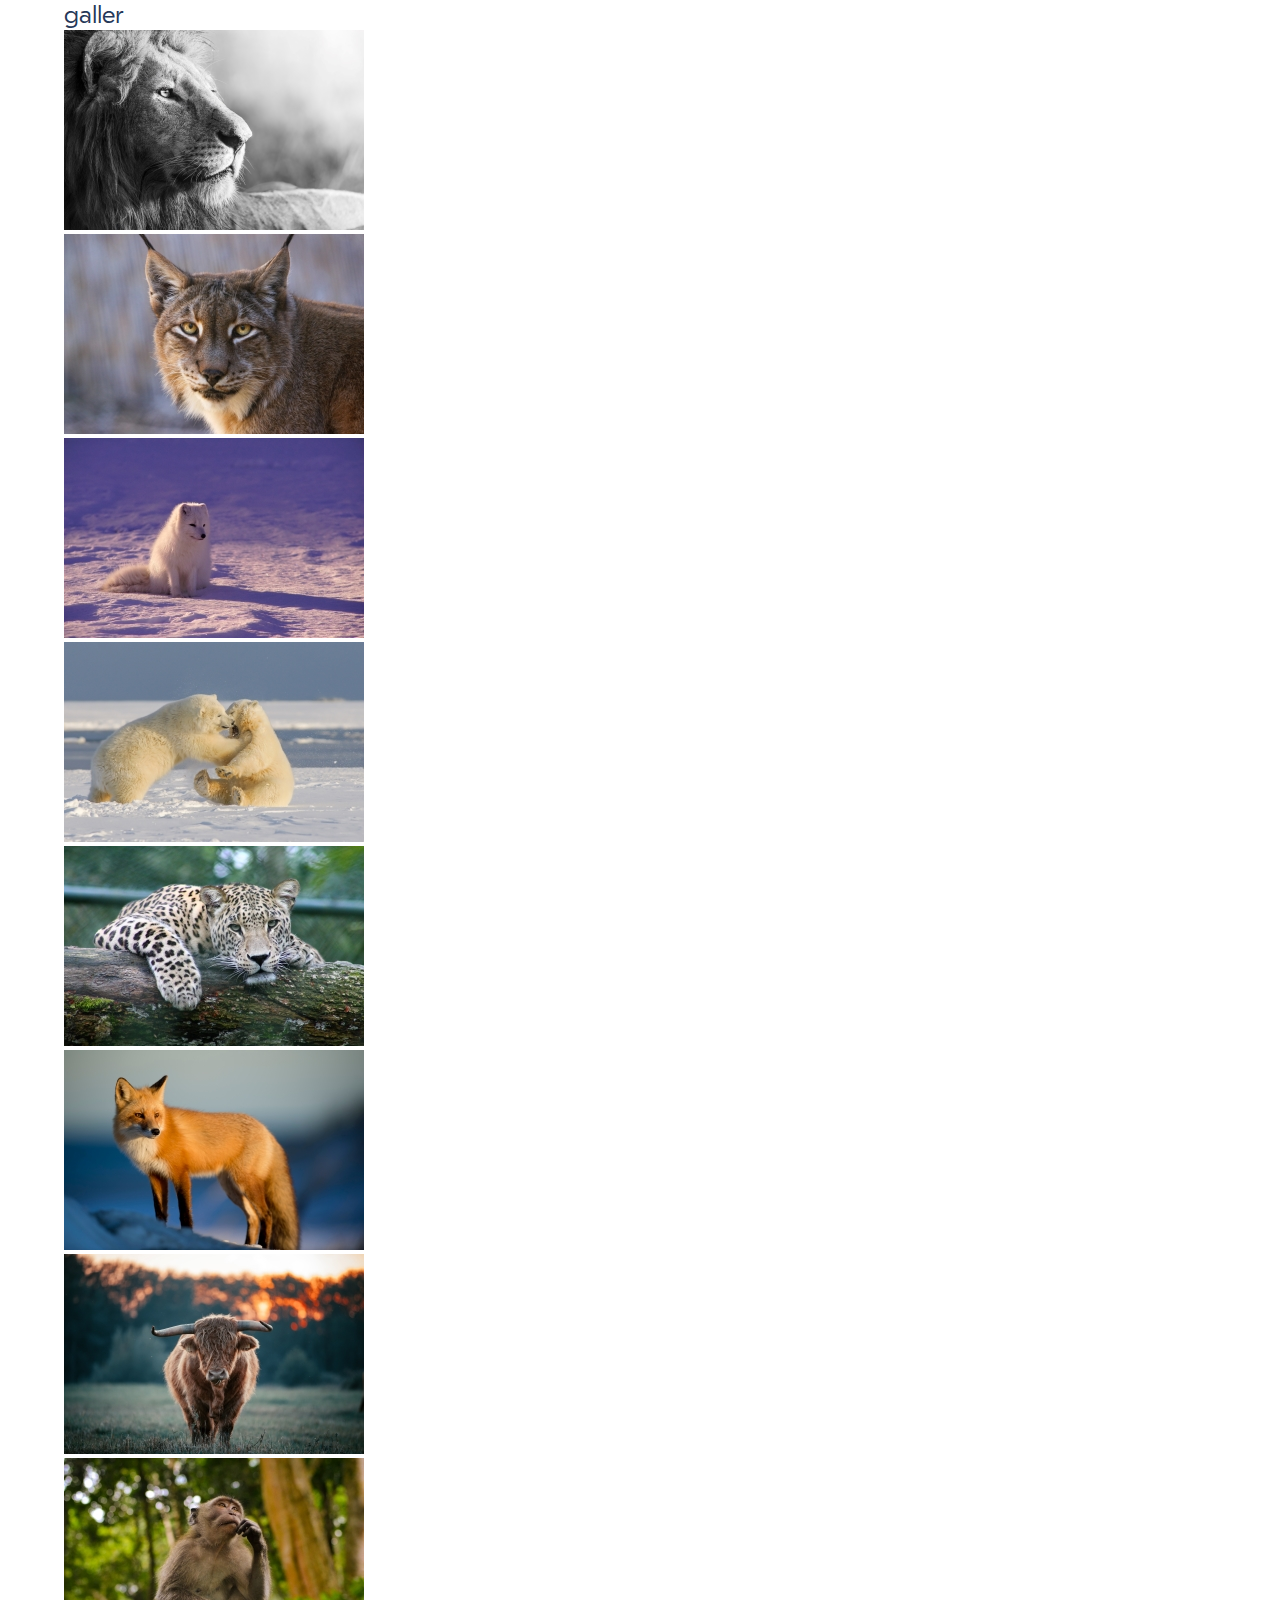
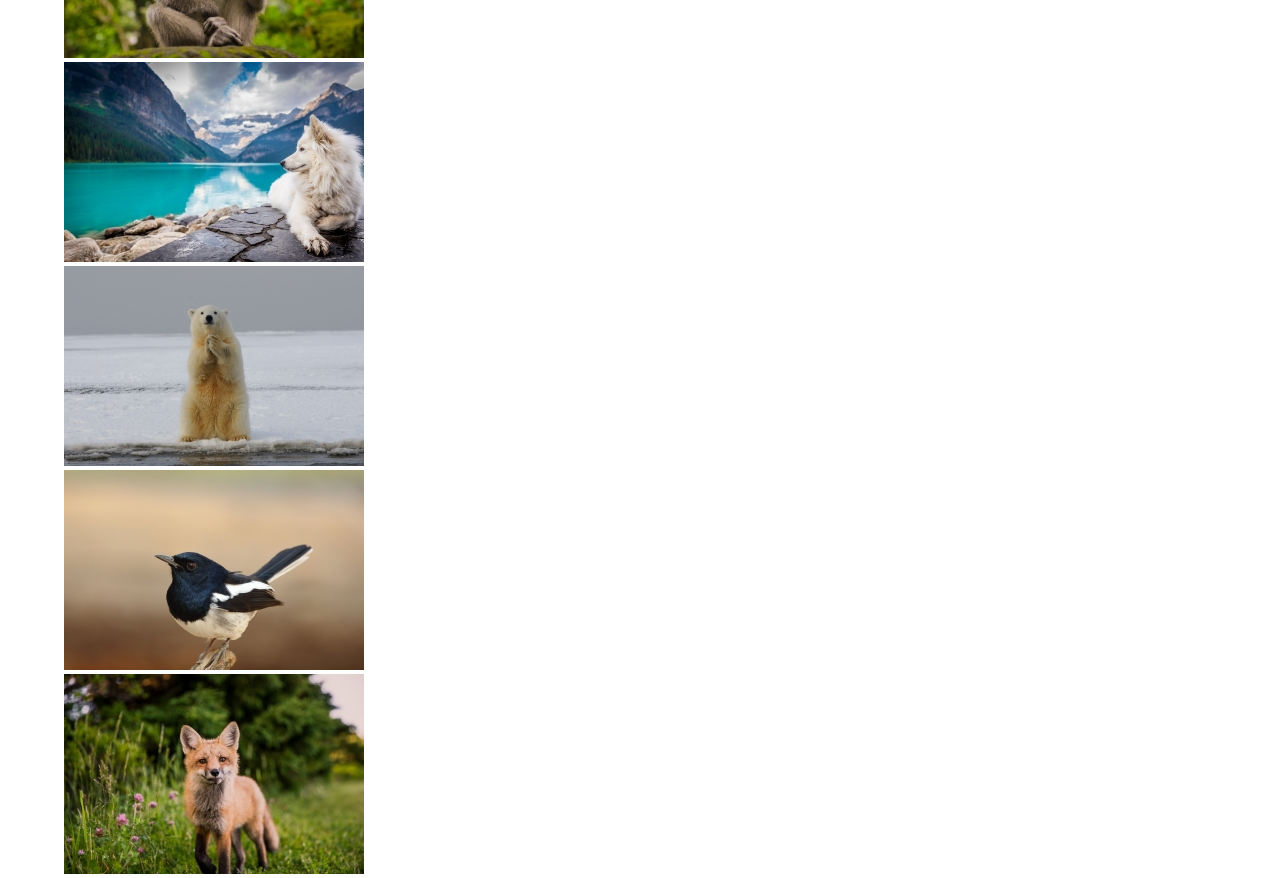
==== commit c97602ef: "new edited" ====
--- a/index.html
+++ b/index.html
@@ -2,10 +2,11 @@
 <html lang="en">
   <head>
     <meta charset="UTF-8" />
-    <title>Bitbucket | The Git solution for professional teams</title>
+    <title>Wildlife Sanctuary: Hd images  </title>
     <link rel="stylesheet" href="css/style.css" type="text/css" />
+    <link rel="stylesheet" href="css/fontello.css" type="text/css" />
 
-    <link rel="icon" type="image/png" sizes="32x32" href="images/favicon.png" />
+    <link rel="icon" type="image/png" sizes="32x32" href="images/favicon.ico" />
 
     <meta name="viewport" content="width=device-width, initial-scale=1.0" />
     <meta property="og:image" content="" />
@@ -13,440 +14,29 @@
     <meta name="keywords" content="" />
   </head>
   <body>
-    <header>
+    <section id="gallery">
       <section class="wrapper">
-        <div class="left">
-          <h1>
-            <a href=""><img src="images/logo.svg" alt="logo.svg" /></a>
-          </h1>
+        <h2>galler
+        </h2>
+        <section class="gallery">
           <ul>
-            <li><a href="#">Why bItbucket</a></li>
-            <li><a href="#">Product Guide</a></li>
-            <li><a href="#">Self-Hosted</a></li>
-            <li><a href="#">Pricing</a></li>
+            <li><a href="#"><img src="images/image1.jpg" alt=""></a></li>
+            <li><a href="#"><img src="images/image2.jpg" alt=""></a></li>
+            <li><a href="#"><img src="images/image3.jpg" alt=""></a></li>
+            <li><a href="#"><img src="images/image4.jpg" alt=""></a></li>
+            <li><a href="#"><img src="images/image5.jpg" alt=""></a></li>
+            <li><a href="#"><img src="images/image6.jpg" alt=""></a></li>
+            <li><a href="#"><img src="images/image7.jpg" alt=""></a></li>
+            <li><a href="#"><img src="images/image8.jpg" alt=""></a></li>
+            <li><a href="#"><img src="images/image9.jpg" alt=""></a></li>
+            <li><a href="#"><img src="images/image10.jpg" alt=""></a></li>
+            <li><a href="#"><img src="images/image11.jpg" alt=""></a></li>
+            <li><a href="#"><img src="images/image12.jpg" alt=""></a></li>
           </ul>
-        </div>
-        <div class="right">
-          <ul>
-            <li><a href="#">Log in</a></li>
-            <li><a href="#" class="button">Get started</a></li>
-          </ul>
-        </div>
-      </section>
-    </header>
-    <!-- </header> -->
-    <section class="spotlight">
-      <section class="wrapper">
-        <section class="container">
-          <h1>Built for professional teams</h1>
-          <p>
-            Bitbucket is more than just git code management. Bitbucket gives
-            teams one place to plan projects, collaborate on code, test,and
-            deploy
-          </p>
-          <a href="#" class="button">Get it free</a>
-          <span class="label">
-            if you're looking for our self-managed option,check out<a href="#"
-              >Bitbucket data center
+        </section> 
 
-              <img src="images/right-arrow.svg" alt="right-arrow"
-            /></a>
-          </span>
-        </section>
       </section>
     </section>
-    <!-- </spotlight> -->
-    <section id="features">
-      <img src="images/curve.svg" alt="" class="curve" />
-      <section class="wrapper">
-        <ul>
-          <li>
-            <img src="images/file.png" alt="" />
-            <h3>Free unlimited private respositories</h3>
-            <p>
-              Free fot small teams under 5 and priced to scale with Standard
-              ($3/user/mo) or Premium ($3/user/mo) plans
-            </p>
-          </li>
-          <li>
-            <img src="images/integration.png" alt="" />
-            <h3>Bitbucket for DevOps</h3>
-            <p>
-              Free fot small teams under 5 and priced to scale with Standard
-              ($3/user/mo) or Premium ($3/user/mo) plans
-            </p>
-          </li>
-          <li>
-            <img src="images/02_ContinuousDelivery.png" alt="" />
-            <h3>Built-in Continuous Delivery</h3>
-            <p>
-              Free fot small teams under 5 and priced to scale with Standard
-              ($3/user/mo) or Premium ($3/user/mo) plans
-            </p>
-          </li>
-        </ul>
-      </section>
-    </section>
-    <!-- </feature> -->
-    <section id="highlights">
-      <section class="wrapper">
-        <section class="item">
-          <div class="image_container">
-            <img src="images/01_CodeCollaboration.png" alt="" />
-          </div>
-          <div class="content_box">
-            <span class="label">code collabration</span>
-            <h3>Bulid quality software with code review</h3>
-            <p>
-              Lorem ipsum dolor sit amet consectetur adipisicing elit.
-              Praesentium iusto nemo labore excepturi similique non, quas
-              laborum autem veritatis ullam? Quod, quas. Nisi, maxime!
-              Consequuntur ipsa veniam culpa aperiam neque.
-            </p>
-          </div>
-        </section>
-
-        <section class="item">
-          <div class="content_box">
-            <span class="label">code collabration</span>
-            <h3>Bulid quality software with code review</h3>
-            <p>
-              Lorem ipsum dolor sit amet consectetur adipisicing elit.
-              Praesentium iusto nemo labore excepturi similique non, quas
-              laborum autem veritatis ullam? Quod, quas. Nisi, maxime!
-              Consequuntur ipsa veniam culpa aperiam neque.
-            </p>
-            <a class="button" href="#"
-              >Learn more <img src="images/right-arrow.svg" alt="" />
-            </a>
-          </div>
-          <div class="image_container">
-            <img src="images/02_ContinuousDelivery.png" alt="" />
-          </div>
-        </section>
-
-        <section class="item">
-          <div class="image_container">
-            <img src="images/03_Security.png" alt="" />
-          </div>
-          <div class="content_box">
-            <span class="label">code collabration</span>
-            <h3>Bulid quality software with code review</h3>
-            <p>
-              Lorem ipsum dolor sit amet consectetur adipisicing elit.
-              Praesentium iusto nemo labore excepturi similique non, quas
-              laborum autem veritatis ullam? Quod, quas. Nisi, maxime!
-              Consequuntur ipsa veniam culpa aperiam neque.
-            </p>
-            <a class="button" href="#"
-              >Learn more <img src="images/right-arrow.svg" alt="" />
-            </a>
-          </div>
-        </section>
-
-        <section class="item">
-          <div class="content_box">
-            <span class="label">code collabration</span>
-            <h3>Bulid quality software with code review</h3>
-            <p>
-              Lorem ipsum dolor sit amet consectetur adipisicing elit.
-              Praesentium iusto nemo labore excepturi similique non, quas
-              laborum autem veritatis ullam? Quod, quas. Nisi, maxime!
-              Consequuntur ipsa veniam culpa aperiam neque.
-            </p>
-            <a class="button" href="#"
-              >Learn more <img src="images/right-arrow.svg" alt="" />
-            </a>
-          </div>
-          <div class="image_container">
-            <img src="images/01_CodeCollaboration.png" alt="" />
-          </div>
-        </section>
-      </section>
-    </section>
-    <!-- </highlight> -->
-
-    <section id="resoureces">
-      <section class="wrapper">
-        <section class="top">
-          <h2>New to Git?</h2>
-          <p>No problem. We have resources to get you up to speed, quickly.</p>
-          <ul>
-            <li>
-              <img src="images/git.png" alt="" class="top" />
-              <h3>Learn Git with interactive tutoeials</h3>
-              <p>
-                Lorem ipsum dolor sit amet consectetur adipisicing elit. Sit at
-                rem tempora sed dolorum mollitia ducimus omnis accusamus, beatae
-                aliquam esse enim quam nesciunt eveniet tempore tenetur ipsam
-                ratione nostrum.
-              </p>
-              <a href="" class="button"
-                >Learn more <img src="images/right-arrow.svg" alt=""
-              /></a>
-            </li>
-            <li>
-              <img src="images/sourcetree.svg" alt="" class="top" />
-              <h3>Download Sourcetree, our free Git GUI.</h3>
-              <p>
-                Lorem ipsum dolor sit, amet consectetur adipisicing elit. In
-                quisquam ad expedita reprehenderit inventore aut quibusdam cum
-                quod corrupti, aperiam explicabo dolorum tenetur! Officia
-                commodi quae reiciendis quaerat architecto nihil?
-              </p>
-              <a href="" class="button"
-                >Learn more <img src="images/right-arrow.svg" alt=""
-              /></a>
-            </li> 
-          </ul>
-        </section>
-        <section class="bottom">
-          <h2>integration:Bitbucket,but better</h2>
-          <p>
-            Star with Bitbucket,then bring in the tools you already use to build
-            better software.
-          </p>
-          <ul>
-            <li>
-              <img class="top" src="images/integration.png" alt="" />
-              <h3>Jira Software</h3>
-              <p>
-                Lorem ipsum dolor sit amet consectetur adipisicing elit. Sit at
-                rem tempora sed dolorum mollitia ducimus omnis accusamus, beatae
-                aliquam esse enim quam nesciunt eveniet tempore tenetur ipsam
-                ratione nostrum.
-              </p>
-              <a href="" class="button"
-                >See all integration <img src="images/right-arrow.svg" alt=""
-              /></a>
-            </li>
-            <li>
-              <img class="top" src="images/integration-puzzle.png" alt="" />
-              <h3>Connect framework</h3>
-              <p>
-                Lorem ipsum dolor sit, amet consectetur adipisicing elit. In
-                quisquam ad expedita reprehenderit inventore aut quibusdam cum
-                quod corrupti, aperiam explicabo dolorum tenetur! Officia
-                commodi quae reiciendis quaerat architecto nihil?
-              </p>
-            </li>
-            <li>
-              <img class="top" src="images/webhooks.png" alt="" />
-              <h3>Trigger webhooks</h3>
-              <p>
-                Lorem ipsum dolor sit, amet consectetur adipisicing elit. In
-                quisquam ad expedita reprehenderit inventore aut quibusdam cum
-                quod corrupti, aperiam explicabo dolorum tenetur! Officia
-                commodi quae reiciendis quaerat architecto nihil?
-              </p>
-            </li>
-          </ul>
-        </section>
-      </section>
-    </section>
-    <!-- </resources> -->
-
-    <section class="brands">
-      <img src="images/curve.svg" alt="" class="curve" />
-      <section class="wrapper">
-        <section class="container">
-          <h3>
-            More than 1 million team and 10 million developers love Bitbucket
-          </h3>
-          <img src="images/customers-image.png" alt="" />
-        </section>
-      </section>
-    </section>
-    <!-- </brand> -->
-
-    <section class="pricing">
-      <section class="wrapper">
-        <section class="top">
-          <h3>Simple plans hosted in the cloud. Priced to scale</h3>
-          <ul>
-            <li>
-              <div class="title">
-                <h5>Free</h5>
-              </div>
-              <div class="content">
-                <h4>USD O</h4>
-                <span class="user">per user/month </span>
-                <small>up to 5 users</small>
-                <a href="" class="button">Get started</a>
-                <span class="label">Free forever</span>
-              </div>
-            </li>
-
-            <li>
-              <div class="title bg">
-                <h5>Standard</h5>
-              </div>
-              <div class="content">
-                <h4>USD 3</h4>
-                <span class="user">per user/month</span>
-                <small>1-100 user</small>
-                <a href="" class="button_fill">Try it free</a>
-                <span class="label">Start at $15/month</span>
-              </div>
-            </li>
-
-            <li>
-              <div class="title">
-                <h5>Premium</h5>
-              </div>
-              <div class="content">
-                <h4>USD 6</h4>
-                <span class="user">per usesr/month</span>
-                <small>1-100</small>
-                <a href="" class="button"> Try it free</a>
-                <span class="label">Start at$30/month</span>
-              </div>
-            </li>
-          </ul>
-          <div class="bottom">
-            <p>
-              <b>101+ user?</b>We offer discount for largr teams!
-              <a href="" #>calculate your price</a>
-            </p>
-          </div>
-        </section>
-        <section class="bottom">
-          <a href="#" class="label">Want to host on your own server?</a>
-          <div class="content">
-            <div class="item">
-              <div class="left">
-                <img src="images/cloud.png" alt="" />
-              </div>
-              <div class="right">
-                <h3>See a demo of Bitbucket Cloud</h3>
-                <p>
-                  Want to see Bitbucket Cloud in action? Watch a recorded demo
-                  and det the facts from one of our experts so you can get
-                  started yourself.
-                </p>
-                <a href="" class="button"
-                  >watch the demo <img src="images/right-arrow.svg" alt=""
-                /></a>
-              </div>
-            </div>
-            <div class="item">
-              <div class="left">
-                <img src="images/server-cluster.png" alt="" />
-              </div>
-              <div class="right">
-                <h3>Imterested in our self-managed option?</h3>
-                <p>
-                  Want to see Bitbucket Cloud in action? Watch a recorded demo
-                  and det the facts from one of our experts so you can get
-                  started yourself.
-                </p>
-                <a href="" class="button"
-                  >watch the demo <img src="images/right-arrow.svg" alt=""
-                /></a>
-              </div>
-            </div>
-          </div>
-        </section>
-      </section>
-    </section>
-    <!-- </pricing> -->
-    <section id="banner">
-      <section class="wrapper">
-        <h3>A better way to build software</h3>
-        <a href="" class="button">Get started for free</a>
-      </section>
-    </section>
-    <!-- <#banner> -->
-    <footer>
-      <section class="wrapper">
-        <section class="top">
-          <div class="item">
-            <h3>Bitbucket</h3>
-            <ul>
-              <li><a href="">Blog</a></li>
-              <li><a href="">Bitbucket writing program</a></li>
-              <li><a href="">API</a></li>
-              <li><a href="">Site status</a></li>
-            </ul>
-          </div>
-          <div class="item">
-            <h3>Resources</h3>
-            <ul>
-              <li><a href="">Technical support</a></li>
-              <li><a href="">Documentation</a></li>
-              <li><a href="">Plans & pricing</a></li>
-              <li><a href="">What is Version Control?</a></li>
-            </ul>
-          </div>
-          <div class="item large">
-            <h3>Connect with us</h3>
-            <p>Sign up for Git articles and resources:</p>
-            <form action="">
-              <input type="email" placeholder="Email address" />
-              <input type="submit" value="Subscribe" />
-            </form>
-
-            <div class="social">
-              <p>Connect with Bitbucket</p>
-              <ul>
-                <li>
-                  <a href="">
-                    <img src="images/facebook-badge.svg" alt="">
-                  </a>
-                </li>
-                <li>
-                  <a href="">
-                    <img src="images/twitter.svg" alt="">
-                  </a>
-                </li>
-              </ul>
-              
-             
-              
-            </div>
-            
-          </div>
-        </section>
-        <section class="bottom">
-          <div class="left">
-            <div class="top">
-              <h1 class="left">
-                <a href=""
-                  ><img src="images/logos-atlassian-logo-gradient.svg" alt=""
-                /></a>
-              </h1>
-              <ul>
-             
-                  <li><a href="">Privacy policy</a></li>
-                  <li><a href="">Terms of use</a></li>
-                 <li> <a href="">Trust & security</a></li>
-                
-              </ul>
-              <p>Copyright &copy; 2020</p>
-            </div>
-            <div class="bottom">
-              <form action="" >
-                <select name="" id="" >
-                  <option  value="choose Your Language">Choose your language</option>
-                  <option  value="en">English</option>
-                  <option value="ar">Arabic</option>
-                  <option value="fr">French</option>
-                </select>
-              </form>
-            </div>
-          </div>
-          <div class="right">
-            <a href="" class="button">
-              View all Atlassian products
-              <img src="images/right-arrow.svg" alt=""
-            /></a>
-          </div>
-          
-        </section>
-      </section>
-
-      
-    </footer>
-    
+  
   </body>
 </html>
--- a/css/fontello.css
+++ b/css/fontello.css
@@ -0,0 +1,58 @@
+@font-face {
+  font-family: 'fontello';
+  src: url('../fonts/fontello/fontello.eot?27470545');
+  src: url('../fonts/fontello/fontello.eot?27470545#iefix') format('embedded-opentype'),
+       url('../fonts/fontello/fontello.woff2?27470545') format('woff2'),
+       url('../fonts/fontello/fontello.woff?27470545') format('woff'),
+       url('../fonts/fontello/fontello.ttf?27470545') format('truetype'),
+       url('../fonts/fontello/fontello.svg?27470545#fontello') format('svg');
+  font-weight: normal;
+  font-style: normal;
+}
+/* Chrome hack: SVG is rendered more smooth in Windozze. 100% magic, uncomment if you need it. */
+/* Note, that will break hinting! In other OS-es font will be not as sharp as it could be */
+/*
+@media screen and (-webkit-min-device-pixel-ratio:0) {
+  @font-face {
+    font-family: 'fontello';
+    src: url('../font/fontello.svg?27470545#fontello') format('svg');
+  }
+}
+*/
+ 
+ [class^="icon-"]:before, [class*=" icon-"]:before {
+  font-family: "fontello";
+  font-style: normal;
+  font-weight: normal;
+  speak: none;
+ 
+  display: inline-block;
+  text-decoration: inherit;
+  width: 1em;
+  margin-right: .2em;
+  text-align: center;
+  /* opacity: .8; */
+ 
+  /* For safety - reset parent styles, that can break glyph codes*/
+  font-variant: normal;
+  text-transform: none;
+ 
+  /* fix buttons height, for twitter bootstrap */
+  line-height: 1em;
+ 
+  /* Animation center compensation - margins should be symmetric */
+  /* remove if not needed */
+  margin-left: .2em;
+ 
+  /* you can be more comfortable with increased icons size */
+  /* font-size: 120%; */
+ 
+  /* Font smoothing. That was taken from TWBS */
+  -webkit-font-smoothing: antialiased;
+  -moz-osx-font-smoothing: grayscale;
+ 
+  /* Uncomment for 3D effect */
+  /* text-shadow: 1px 1px 1px rgba(127, 127, 127, 0.3); */
+}
+ 
+.icon-ok:before { content: '\e800'; } /* '' */